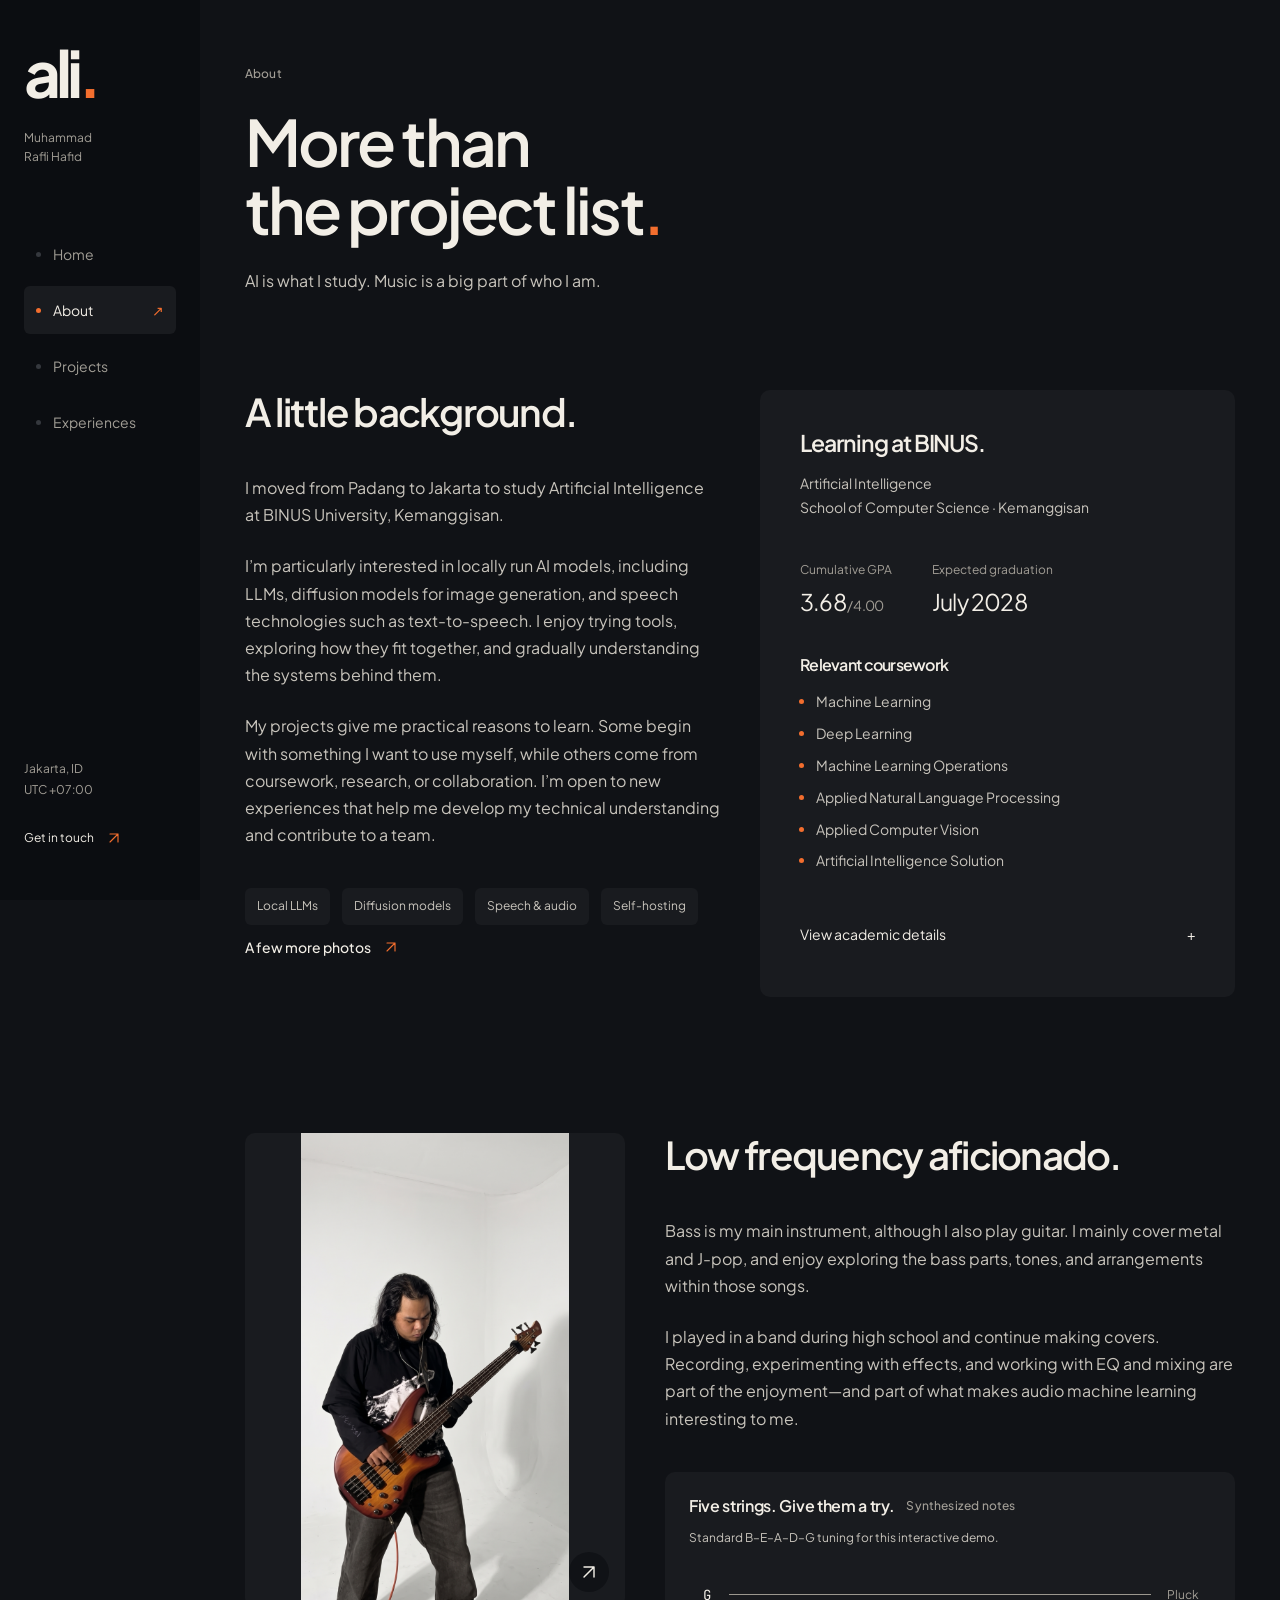
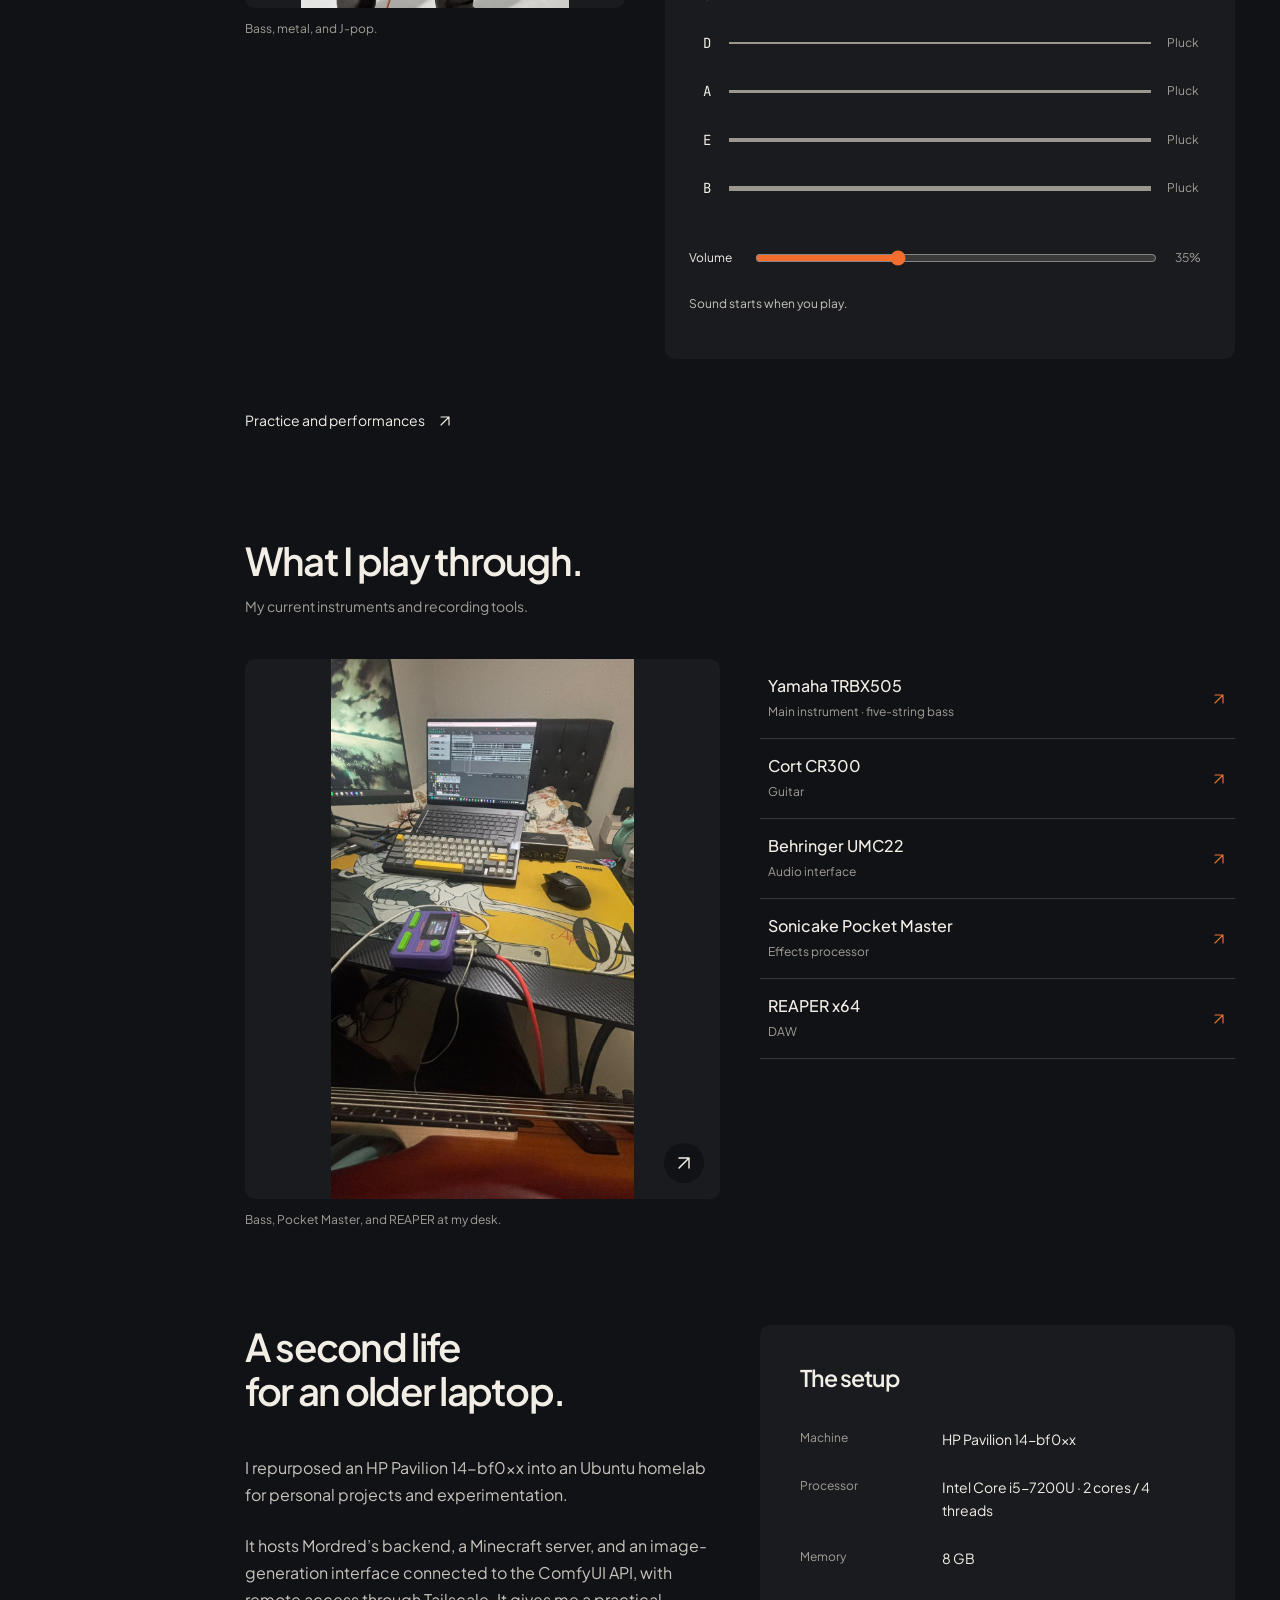
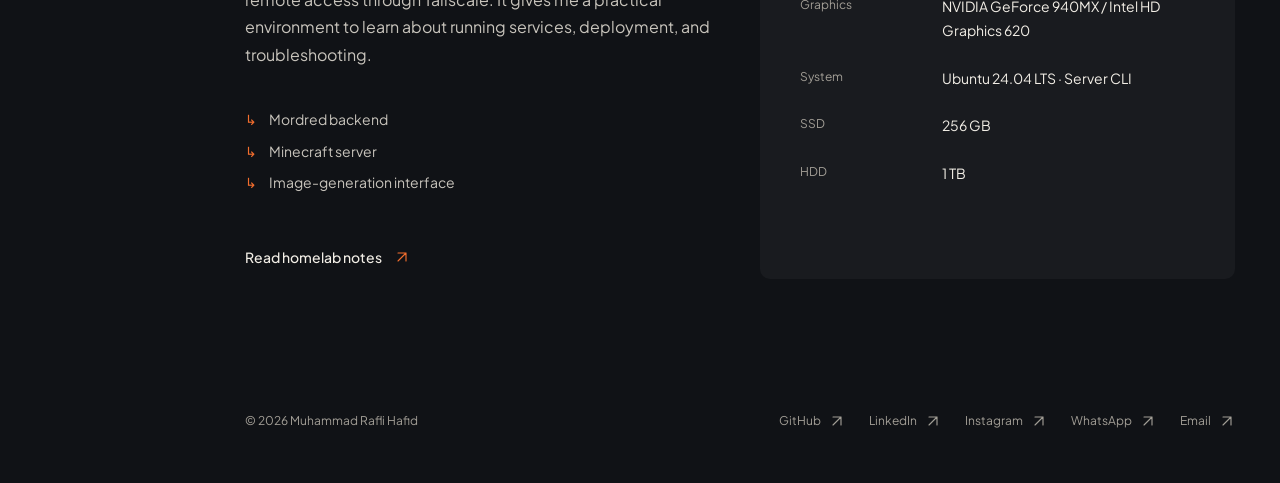
==== about.html @ 34b2d4c8 "Launch portfolio with project media and downloadable CVs" ====
<!doctype html>
<html lang="en" data-theme="dark">
<head><meta charset="utf-8"><meta name="viewport" content="width=device-width, initial-scale=1, viewport-fit=cover"><meta name="theme-color" content="#121316"><meta name="description" content="Muhammad Rafli Hafid — AI undergraduate at BINUS, personal projects, experiences, and music."><title>About — Ali / Muhammad Rafli Hafid</title><link rel="icon" href="assets/favicon.svg" type="image/svg+xml"><link rel="stylesheet" href="assets/fonts/fonts.css"><link rel="stylesheet" href="tokens.css"><link rel="stylesheet" href="assets/studio.css"><script src="assets/studio.js" type="module"></script></head>
<body data-page="about"><a class="skip-link" href="#main">Skip to content</a>
<header class="mobile-header"><a class="mobile-brand" href="index.html">ali<span class="accent-dot">.</span></a><button class="menu-button" id="menu-toggle" type="button" aria-expanded="false" aria-controls="mobile-nav">Menu <span aria-hidden="true">+</span></button><nav id="mobile-nav" aria-label="Mobile navigation" hidden><a href="index.html" class="nav-link" ><span class="nav-mark" aria-hidden="true"></span>Home<span class="nav-arrow" aria-hidden="true">↗</span></a><a href="about.html" class="nav-link" aria-current=page><span class="nav-mark" aria-hidden="true"></span>About<span class="nav-arrow" aria-hidden="true">↗</span></a><a href="projects.html" class="nav-link" ><span class="nav-mark" aria-hidden="true"></span>Projects<span class="nav-arrow" aria-hidden="true">↗</span></a><a href="experiences.html" class="nav-link" ><span class="nav-mark" aria-hidden="true"></span>Experiences<span class="nav-arrow" aria-hidden="true">↗</span></a></nav></header>
<aside class="site-rail"><a class="wordmark" href="index.html" aria-label="Ali, home">ali<span class="accent-dot">.</span></a><p class="rail-name">Muhammad<br>Rafli Hafid</p><nav aria-label="Main navigation"><a href="index.html" class="nav-link" ><span class="nav-mark" aria-hidden="true"></span>Home<span class="nav-arrow" aria-hidden="true">↗</span></a><a href="about.html" class="nav-link" aria-current=page><span class="nav-mark" aria-hidden="true"></span>About<span class="nav-arrow" aria-hidden="true">↗</span></a><a href="projects.html" class="nav-link" ><span class="nav-mark" aria-hidden="true"></span>Projects<span class="nav-arrow" aria-hidden="true">↗</span></a><a href="experiences.html" class="nav-link" ><span class="nav-mark" aria-hidden="true"></span>Experiences<span class="nav-arrow" aria-hidden="true">↗</span></a></nav><div class="rail-bottom"><p class="rail-location">Jakarta, ID<br><span>UTC +07:00</span></p><a class="rail-email" href="mailto:rafliali337@gmail.com">Get in touch <span aria-hidden="true" class="inline-icon"><svg class="ui-icon" viewBox="0 0 24 24" aria-hidden="true"><path d="M6 18 18 6M6 6h12v12"/></svg></span></a></div></aside>
<div class="site-content"><main id="main">
<section class="page-intro shell"><p class="eyebrow">About</p><h1>More than<br>the project list<span class="accent-dot">.</span></h1><p class="page-lead">AI is what I study. Music is a big part of who I am.</p></section>
<section class="about-intro shell split"><div class="prose"><h2>A little background.</h2><p>I moved from Padang to Jakarta to study Artificial Intelligence at BINUS University, Kemanggisan.</p><p>I’m particularly interested in locally run AI models, including LLMs, diffusion models for image generation, and speech technologies such as text-to-speech. I enjoy trying tools, exploring how they fit together, and gradually understanding the systems behind them.</p><p>My projects give me practical reasons to learn. Some begin with something I want to use myself, while others come from coursework, research, or collaboration. I’m open to new experiences that help me develop my technical understanding and contribute to a team.</p><div class="interest-list"><span>Local LLMs</span><span>Diffusion models</span><span>Speech & audio</span><span>Self-hosting</span></div><button type="button" class="text-link" data-gallery="portraits">A few more photos <span aria-hidden="true" class="inline-icon"><svg class="ui-icon" viewBox="0 0 24 24" aria-hidden="true"><path d="M6 18 18 6M6 6h12v12"/></svg></span></button></div><div class="education"><h2>Learning at BINUS.</h2><p>Artificial Intelligence<br>School of Computer Science · Kemanggisan</p><dl class="education-facts"><div><dt>Cumulative GPA</dt><dd>3.68<span> / 4.00</span></dd></div><div><dt>Expected graduation</dt><dd>July 2028</dd></div></dl><h3>Relevant coursework</h3><ul class="course-list"><li>Machine Learning</li><li>Deep Learning</li><li>Machine Learning Operations</li><li>Applied Natural Language Processing</li><li>Applied Computer Vision</li><li>Artificial Intelligence Solution</li></ul><details class="academic-details"><summary>View academic details <span aria-hidden="true">+</span></summary><div><p>Grade: <strong>A in each selected course.</strong> Lecture and lab grades are A where both were shown.</p><p><strong>Languages</strong><br>Indonesian · Native<br>English · IELTS Simulation, overall 6.5<br><span class="muted">TIME Language Centre, Padang · August 2026</span></p></div></details></div></section>
<section class="section shell music-section" id="music"><div class="split music-intro"><figure class="media portrait"><button class="image-open" type="button" data-image="bass-performance" data-index="0" aria-label="Enlarge Low frequency aficionado"><img src="assets/photos/GeminiGeneratedImage-playingbass-frontview-backgroundstudiowhite.jpg" alt="Bass, metal, and J-pop." width="1536" height="2728" loading="lazy"><span class="image-zoom" aria-hidden="true"><svg class="ui-icon" viewBox="0 0 24 24" aria-hidden="true"><path d="M6 18 18 6M6 6h12v12"/></svg></span></button><figcaption>Bass, metal, and J-pop.</figcaption></figure><div class="prose"><h2>Low frequency aficionado.</h2><p>Bass is my main instrument, although I also play guitar. I mainly cover metal and J-pop, and enjoy exploring the bass parts, tones, and arrangements within those songs.</p><p>I played in a band during high school and continue making covers. Recording, experimenting with effects, and working with EQ and mixing are part of the enjoyment—and part of what makes audio machine learning interesting to me.</p><div class="sound-desk"><div class="sound-header"><h3>Five strings. Give them a try.</h3><span class="meta">Synthesized notes</span></div><p class="small muted">Standard B–E–A–D–G tuning for this interactive demo.</p><div class="bass-strings" role="group" aria-label="Play synthesized bass notes"><button type="button" class="bass-string" data-note="G" data-hz="98" aria-label="Play synthesized G string"><span>G</span><i aria-hidden="true"></i><span class="note-hint" aria-hidden="true">Pluck</span></button><button type="button" class="bass-string" data-note="D" data-hz="73.416" aria-label="Play synthesized D string"><span>D</span><i aria-hidden="true"></i><span class="note-hint" aria-hidden="true">Pluck</span></button><button type="button" class="bass-string" data-note="A" data-hz="55" aria-label="Play synthesized A string"><span>A</span><i aria-hidden="true"></i><span class="note-hint" aria-hidden="true">Pluck</span></button><button type="button" class="bass-string" data-note="E" data-hz="41.203" aria-label="Play synthesized E string"><span>E</span><i aria-hidden="true"></i><span class="note-hint" aria-hidden="true">Pluck</span></button><button type="button" class="bass-string" data-note="B" data-hz="30.868" aria-label="Play synthesized B string"><span>B</span><i aria-hidden="true"></i><span class="note-hint" aria-hidden="true">Pluck</span></button></div><div class="volume-control"><label for="bass-volume">Volume</label><input id="bass-volume" type="range" min="0" max="100" value="35"><output for="bass-volume" id="volume-value">35%</output></div><p class="sound-feedback" role="status" aria-live="polite">Sound starts when you play.</p></div></div></div>
<details class="music-album"><summary>Practice and performances <span aria-hidden="true" class="inline-icon"><svg class="ui-icon" viewBox="0 0 24 24" aria-hidden="true"><path d="M6 18 18 6M6 6h12v12"/></svg></span></summary><div class="media-gallery "><figure class="gallery-item"><button class="image-open" type="button" data-image="music-gallery" data-index="0" aria-label="Enlarge Another moment from practice."><img src="assets/photos/playingbass-sideview2.jpeg" alt="Another moment from practice." width="900" height="1600" loading="lazy"><span class="image-zoom" aria-hidden="true"><svg class="ui-icon" viewBox="0 0 24 24" aria-hidden="true"><path d="M6 18 18 6M6 6h12v12"/></svg></span></button><figcaption>Another moment from practice.</figcaption></figure><figure class="gallery-item"><button class="image-open" type="button" data-image="music-gallery" data-index="1" aria-label="Enlarge Playing guitar with a friend in the studio."><img src="assets/photos/alirafli-portrait-2personplayingdrumandguitar-aliplayingguitar-inastudio.jpeg" alt="Playing guitar with a friend in the studio." width="1278" height="1280" loading="lazy"><span class="image-zoom" aria-hidden="true"><svg class="ui-icon" viewBox="0 0 24 24" aria-hidden="true"><path d="M6 18 18 6M6 6h12v12"/></svg></span></button><figcaption>Playing guitar with a friend in the studio.</figcaption></figure><figure class="gallery-item"><video controls preload="metadata" playsinline poster="assets/photos/alirafli-video-playingbass-onstage-promnight-poster.jpg" aria-label="Playing bass on stage at prom night."><source src="assets/photos/alirafli-video-playingbass-onstage-promnight.mp4" type="video/mp4">Your browser does not support this video.</video><figcaption>Playing bass on stage at prom night.</figcaption></figure><figure class="gallery-item"><button class="image-open" type="button" data-image="music-gallery" data-index="3" aria-label="Enlarge Practising on bass."><img src="assets/photos/playingbass-sideview.jpeg" alt="Practising on bass." width="900" height="1600" loading="lazy"><span class="image-zoom" aria-hidden="true"><svg class="ui-icon" viewBox="0 0 24 24" aria-hidden="true"><path d="M6 18 18 6M6 6h12v12"/></svg></span></button><figcaption>Practising on bass.</figcaption></figure></div></details><div class="section-head gear-head"><div><h2>What I play through.</h2><p>My current instruments and recording tools.</p></div></div><div class="gear-layout"><figure class="media setup-photo"><button class="image-open" type="button" data-image="music-setup" data-index="0" aria-label="Enlarge My recording setup"><img src="assets/photos/pov-widephoto-playingbass-withpocketmaster-andDAWopen-onlaptop.jpeg" alt="Bass, Pocket Master, and REAPER at my desk." width="900" height="1600" loading="lazy"><span class="image-zoom" aria-hidden="true"><svg class="ui-icon" viewBox="0 0 24 24" aria-hidden="true"><path d="M6 18 18 6M6 6h12v12"/></svg></span></button><figcaption>Bass, Pocket Master, and REAPER at my desk.</figcaption></figure><div class="gear-list"><button class="gear-row" type="button" data-gear="yamaha-trbx505"><span><strong>Yamaha TRBX505</strong><small>Main instrument · five-string bass</small></span><span aria-hidden="true" class="inline-icon"><svg class="ui-icon" viewBox="0 0 24 24" aria-hidden="true"><path d="M6 18 18 6M6 6h12v12"/></svg></span></button><button class="gear-row" type="button" data-gear="cort-cr300"><span><strong>Cort CR300</strong><small>Guitar</small></span><span aria-hidden="true" class="inline-icon"><svg class="ui-icon" viewBox="0 0 24 24" aria-hidden="true"><path d="M6 18 18 6M6 6h12v12"/></svg></span></button><button class="gear-row" type="button" data-gear="behringer-umc22"><span><strong>Behringer UMC22</strong><small>Audio interface</small></span><span aria-hidden="true" class="inline-icon"><svg class="ui-icon" viewBox="0 0 24 24" aria-hidden="true"><path d="M6 18 18 6M6 6h12v12"/></svg></span></button><button class="gear-row" type="button" data-gear="sonicake-pocketmaster"><span><strong>Sonicake Pocket Master</strong><small>Effects processor</small></span><span aria-hidden="true" class="inline-icon"><svg class="ui-icon" viewBox="0 0 24 24" aria-hidden="true"><path d="M6 18 18 6M6 6h12v12"/></svg></span></button><button class="gear-row" type="button" data-gear="reaper-daw"><span><strong>REAPER x64</strong><small>DAW</small></span><span aria-hidden="true" class="inline-icon"><svg class="ui-icon" viewBox="0 0 24 24" aria-hidden="true"><path d="M6 18 18 6M6 6h12v12"/></svg></span></button></div></div></section>
<section class="section shell homelab-section" id="homelab"><div class="split"><div class="prose"><h2>A second life<br>for an older laptop.</h2><p>I repurposed an HP Pavilion 14-bf0xx into an Ubuntu homelab for personal projects and experimentation.</p><p>It hosts Mordred’s backend, a Minecraft server, and an image-generation interface connected to the ComfyUI API, with remote access through Tailscale. It gives me a practical environment to learn about running services, deployment, and troubleshooting.</p><ul class="service-list"><li>Mordred backend</li><li>Minecraft server</li><li>Image-generation interface</li></ul><a class="text-link" href="projects.html?project=homelab" data-project="homelab">Read homelab notes <span aria-hidden="true" class="inline-icon"><svg class="ui-icon" viewBox="0 0 24 24" aria-hidden="true"><path d="M6 18 18 6M6 6h12v12"/></svg></span></a></div><div class="spec-sheet"><h3>The setup</h3><dl><div><dt>Machine</dt><dd>HP Pavilion 14-bf0xx</dd></div><div><dt>Processor</dt><dd>Intel Core i5-7200U · 2 cores / 4 threads</dd></div><div><dt>Memory</dt><dd>8 GB</dd></div><div><dt>Graphics</dt><dd>NVIDIA GeForce 940MX / Intel HD Graphics 620</dd></div><div><dt>System</dt><dd>Ubuntu 24.04 LTS · Server CLI</dd></div><div><dt>SSD</dt><dd>256 GB</dd></div><div><dt>HDD</dt><dd>1 TB</dd></div></dl></div></div></section>
</main><footer class="site-footer shell"><p>© 2026 Muhammad Rafli Hafid</p><div><a href="https://github.com/AliRafli69" target="_blank" rel="noopener noreferrer">GitHub <span aria-hidden="true" class="inline-icon"><svg class="ui-icon" viewBox="0 0 24 24" aria-hidden="true"><path d="M6 18 18 6M6 6h12v12"/></svg></span></a><a href="https://www.linkedin.com/in/muhammad-rafli-hafid-61b363326/" target="_blank" rel="noopener noreferrer">LinkedIn <span aria-hidden="true" class="inline-icon"><svg class="ui-icon" viewBox="0 0 24 24" aria-hidden="true"><path d="M6 18 18 6M6 6h12v12"/></svg></span></a><a href="https://www.instagram.com/ali.rofl_/" target="_blank" rel="noopener noreferrer">Instagram <span aria-hidden="true" class="inline-icon"><svg class="ui-icon" viewBox="0 0 24 24" aria-hidden="true"><path d="M6 18 18 6M6 6h12v12"/></svg></span></a><a href="https://wa.me/6282384518081" target="_blank" rel="noopener noreferrer">WhatsApp <span aria-hidden="true" class="inline-icon"><svg class="ui-icon" viewBox="0 0 24 24" aria-hidden="true"><path d="M6 18 18 6M6 6h12v12"/></svg></span></a><a href="mailto:rafliali337@gmail.com">Email <span aria-hidden="true" class="inline-icon"><svg class="ui-icon" viewBox="0 0 24 24" aria-hidden="true"><path d="M6 18 18 6M6 6h12v12"/></svg></span></a></div></footer></div>
<dialog id="detail-dialog" aria-labelledby="detail-title"><div class="dialog-top"><span class="meta" id="dialog-label">Project notes</span><button class="close-button" type="button" id="detail-close" aria-label="Close details"><svg class="ui-icon" viewBox="0 0 24 24" aria-hidden="true"><path d="m6 6 12 12M18 6 6 18"/></svg></button></div><div id="detail-content"></div></dialog><div class="sr-only" id="global-status" role="status" aria-live="polite"></div>
</body></html>
---- assets/fonts/fonts.css ----
@font-face {
  font-family: 'JetBrains Mono';
  font-style: normal;
  font-weight: 400;
  font-display: swap;
  src: url(jetbrains-mono-1.woff2) format('woff2');
  unicode-range: U+0000-00FF, U+0131, U+0152-0153, U+02BB-02BC, U+02C6, U+02DA, U+02DC, U+0304, U+0308, U+0329, U+2000-206F, U+20AC, U+2122, U+2191, U+2193, U+2212, U+2215, U+FEFF, U+FFFD;
}
@font-face {
  font-family: 'JetBrains Mono';
  font-style: normal;
  font-weight: 500;
  font-display: swap;
  src: url(jetbrains-mono-1.woff2) format('woff2');
  unicode-range: U+0000-00FF, U+0131, U+0152-0153, U+02BB-02BC, U+02C6, U+02DA, U+02DC, U+0304, U+0308, U+0329, U+2000-206F, U+20AC, U+2122, U+2191, U+2193, U+2212, U+2215, U+FEFF, U+FFFD;
}
@font-face {
  font-family: 'Plus Jakarta Sans';
  font-style: normal;
  font-weight: 400;
  font-display: swap;
  src: url(plus-jakarta-2.woff2) format('woff2');
  unicode-range: U+0000-00FF, U+0131, U+0152-0153, U+02BB-02BC, U+02C6, U+02DA, U+02DC, U+0304, U+0308, U+0329, U+2000-206F, U+20AC, U+2122, U+2191, U+2193, U+2212, U+2215, U+FEFF, U+FFFD;
}
@font-face {
  font-family: 'Plus Jakarta Sans';
  font-style: normal;
  font-weight: 500;
  font-display: swap;
  src: url(plus-jakarta-2.woff2) format('woff2');
  unicode-range: U+0000-00FF, U+0131, U+0152-0153, U+02BB-02BC, U+02C6, U+02DA, U+02DC, U+0304, U+0308, U+0329, U+2000-206F, U+20AC, U+2122, U+2191, U+2193, U+2212, U+2215, U+FEFF, U+FFFD;
}
@font-face {
  font-family: 'Plus Jakarta Sans';
  font-style: normal;
  font-weight: 600;
  font-display: swap;
  src: url(plus-jakarta-2.woff2) format('woff2');
  unicode-range: U+0000-00FF, U+0131, U+0152-0153, U+02BB-02BC, U+02C6, U+02DA, U+02DC, U+0304, U+0308, U+0329, U+2000-206F, U+20AC, U+2122, U+2191, U+2193, U+2212, U+2215, U+FEFF, U+FFFD;
}
@font-face {
  font-family: 'Plus Jakarta Sans';
  font-style: normal;
  font-weight: 700;
  font-display: swap;
  src: url(plus-jakarta-2.woff2) format('woff2');
  unicode-range: U+0000-00FF, U+0131, U+0152-0153, U+02BB-02BC, U+02C6, U+02DA, U+02DC, U+0304, U+0308, U+0329, U+2000-206F, U+20AC, U+2122, U+2191, U+2193, U+2212, U+2215, U+FEFF, U+FFFD;
}
---- tokens.css ----
/* Hallmark · macrostructure: Split Studio · tone: personal recording studio
 * genre: atmospheric · theme: custom · anchor hue: orange 43deg
 * axes: dark / rounded-sans / warm · nav: N3 side rail · footer: Ft2 inline
 * Hallmark · pre-emit critique: P4 H4 E4 S5 R4 V5
 */
:root {
 color-scheme: dark;
 --color-paper: oklch(18% .009 265);
 --color-rail: oklch(16% .009 265);
 --color-panel: oklch(22% .009 265);
 --color-raised: oklch(27% .011 265);
 --color-ink: oklch(95% .012 85);
 --color-ink-2: oklch(82% .012 85);
 --color-muted: oklch(70% .012 85);
 --color-rule: oklch(34% .012 265);
 --color-rule-strong: oklch(48% .012 265);
 --color-accent: oklch(69% .18 43);
 --color-accent-hover: oklch(75% .15 43);
 --color-accent-ink: oklch(17% .012 43);
 --color-focus: oklch(79% .15 60);
 --color-strings: oklch(68% .014 85);
 --color-error: oklch(78% .12 30);
 --color-transparent: oklch(18% .009 265 / 0);
 --color-shadow: oklch(10% .009 265 / .4);
 --color-backdrop: oklch(10% .009 265 / .85);
 --font-display: 'Plus Jakarta Sans', sans-serif;
 --font-body: 'Plus Jakarta Sans', sans-serif;
 --font-label: 'JetBrains Mono', monospace;
 --space-2xs: .25rem;
 --space-xs: .5rem;
 --space-sm: .75rem;
 --space-md: 1rem;
 --space-lg: 1.5rem;
 --space-xl: 2.5rem;
 --space-2xl: 4rem;
 --space-3xl: 6rem;
 --space-4xl: 8rem;
 --text-label: .75rem;
 --text-small: .875rem;
 --text-body: 1rem;
 --text-lead: 1.5rem;
 --text-subheading: clamp(1.25rem,1.8vw,1.5rem);
 --text-heading: clamp(1.75rem,3vw,2.75rem);
 --text-display: clamp(2.5rem,5vw,4.75rem);
 --text-home: clamp(3.75rem,10vw,5.5rem);
 --page-max: 1320px;
 --page-gutter: clamp(1.25rem,3.5vw,3.5rem);
 --rail-width: 200px;
 --mobile-nav-height: 76px;
 --radius-small: 6px;
 --radius-media: 10px;
 --radius-round: 999px;
 --duration: 180ms;
 --ease: cubic-bezier(.2,.65,.3,1);
 --z-nav: 100;
 --z-dropdown: 120;
 --z-dialog-bar: 10;
 --z-skip: 500;
}
---- assets/studio.css ----
/* Hallmark · macrostructure: Split Studio · genre: atmospheric · theme: custom
 * tone: personal recording studio · anchor hue: orange 43deg
 * paper: oklch(18% .009 265) · accent: oklch(69% .18 43)
 * display/body: Plus Jakarta Sans · labels: JetBrains Mono
 * nav: N3 side rail, readable horizontal labels · footer: Ft2 inline
 * H2 knobs: ratio=6/6, proof=portrait, divider=negative-space
 * motion: interaction fade · physical string pluck
 * audience: creative peers and recruiters · use: explore work and personality
 * Hallmark · pre-emit critique: P4 H4 E4 S5 R4 V5
 * Review: contrast pass (40–41) · mobile pass (34,49–57)
 */
* { box-sizing: border-box; }
html, body { overflow-x: clip; }
html { scroll-behavior: smooth; scroll-padding-top: calc(var(--mobile-nav-height) + var(--space-md)); }
body { margin: 0; background: var(--color-paper); color: var(--color-ink); font: 400 var(--text-body)/1.7 var(--font-body); }
button, input, summary { font: inherit; color: inherit; }
button, summary { cursor: pointer; }
button, a, summary, input { -webkit-tap-highlight-color: var(--color-transparent); }
a { color: inherit; text-underline-offset: 2px; }
button, summary, .button, .text-link, .nav-link { touch-action: manipulation; }
a:active, button:active, summary:active { opacity: .76; }
button:disabled, [aria-disabled=true] { opacity: .55; cursor: not-allowed; }
:focus-visible { outline: 2px solid var(--color-focus); outline-offset: 4px; }
[hidden] { display: none !important; }
p, h1, h2, h3, figure, dl, dd { margin: 0; }
h1, h2, h3 { font-family: var(--font-display); font-weight: 600; font-style: normal; letter-spacing: -.045em; line-height: 1.15; min-width: 0; overflow-wrap: anywhere; }
h1 { font-size: var(--text-display); }
h2 { font-size: var(--text-heading); }
h3 { font-size: var(--text-subheading); }
img { display: block; width: 100%; height: auto; }
svg { display: block; }
::selection { background: var(--color-accent); color: var(--color-accent-ink); }
.shell { width: 100%; max-width: var(--page-max); margin-inline: auto; padding-inline: var(--page-gutter); }
.section { padding-block: var(--space-3xl); }
.muted { color: var(--color-muted); }
.small { font-size: var(--text-small); }
.meta, .eyebrow { font-size: var(--text-label); font-weight: 500; color: var(--color-muted); letter-spacing: .015em; }
.eyebrow { margin-block-end: var(--space-lg); }
.accent-dot { color: var(--color-accent); }
.prose { max-width: 65ch; }
.prose p { color: var(--color-ink-2); }
.prose p+p { margin-block-start: var(--space-lg); }
.prose h2 { margin-block-end: var(--space-xl); }
.skip-link { position: fixed; top: -100px; left: var(--space-md); z-index: var(--z-skip); background: var(--color-ink); color: var(--color-paper); padding: var(--space-sm) var(--space-md); }
.skip-link:focus { top: var(--space-md); }
.sr-only { position: absolute; width: 1px; height: 1px; overflow: clip; clip-path: inset(50%); margin: -1px; padding: 0; white-space: nowrap; border: 0; }
.site-rail { display: none; }
.site-content { min-width: 0; }
.mobile-header { position: sticky; top: 0; z-index: var(--z-nav); min-height: var(--mobile-nav-height); padding: var(--space-md) var(--page-gutter); display: flex; align-items: center; justify-content: space-between; gap: var(--space-lg); flex-wrap: wrap; background: var(--color-paper); }
.mobile-brand, .wordmark { text-decoration: none; font-weight: 700; letter-spacing: -.08em; line-height: 1; }
.mobile-brand { font-size: 32px; }
.menu-button { min-height: 44px; display: inline-flex; align-items: center; gap: var(--space-lg); background: var(--color-panel); border: 1px solid var(--color-rule); border-radius: var(--radius-small); padding: var(--space-sm) var(--space-md); font-size: var(--text-small); line-height: 1; }
.menu-button:hover { background: var(--color-raised); }
#mobile-nav { width: 100%; padding-block: var(--space-md); display: grid; gap: var(--space-xs); }
.nav-link { min-height: 48px; display: flex; align-items: center; gap: var(--space-sm); text-decoration: none; font-size: var(--text-small); line-height: 1; white-space: nowrap; color: var(--color-muted); padding: var(--space-md) var(--space-sm); border-radius: var(--radius-small); }
.nav-link:hover { color: var(--color-ink); }
.nav-link[aria-current=page] { color: var(--color-ink); background: var(--color-panel); }
.nav-mark { width: 5px; height: 5px; background: var(--color-rule); border-radius: var(--radius-round); flex-shrink: 0; }
.nav-link[aria-current=page] .nav-mark { background: var(--color-accent); }
.nav-arrow { margin-inline-start: auto; opacity: 0; }
.nav-link[aria-current=page] .nav-arrow { opacity: 1; color: var(--color-accent); }
.button { display: inline-flex; align-items: center; justify-content: center; gap: var(--space-md); min-height: 48px; border-radius: var(--radius-small); border: 1px solid var(--color-rule); background: var(--color-panel); color: var(--color-ink); padding: var(--space-md) var(--space-lg); text-decoration: none; font-size: var(--text-small); font-weight: 500; line-height: 1; white-space: nowrap; transition: background-color var(--duration) var(--ease); }
.button:hover { background: var(--color-raised); }
.button-primary { color: var(--color-accent-ink); background: var(--color-accent); border-color: var(--color-accent); }
.button-primary:hover { background: var(--color-accent-hover); border-color: var(--color-accent-hover); }
.text-link { display: inline-flex; align-items: center; gap: var(--space-sm); min-height: 44px; font-size: var(--text-small); font-weight: 500; line-height: 1; white-space: nowrap; border: 0; padding: var(--space-xs) 0; background: none; text-decoration: none; color: var(--color-ink); }
.text-link:hover { color: var(--color-accent); }
.text-link>span:last-child { color: var(--color-accent); }
.actions { display: flex; align-items: center; gap: var(--space-sm); flex-wrap: wrap; }
.cv-download { position: relative; }
.cv-download summary { list-style: none; }
.cv-download summary::-webkit-details-marker { display: none; }
.cv-options { position: absolute; inset-inline-start: 0; top: calc(100% + var(--space-xs)); z-index: var(--z-dropdown); padding: var(--space-xs); border: 1px solid var(--color-rule); background: var(--color-panel); border-radius: var(--radius-small); width: 194px; box-shadow: 0 12px 24px var(--color-shadow); }
.cv-options a { display: flex; align-items: center; min-height: 44px; padding: var(--space-xs) var(--space-sm); text-decoration: none; font-size: var(--text-small); white-space: nowrap; }
.cv-options a:hover { background: var(--color-raised); }
.home-hero { display: grid; gap: var(--space-xl); padding-block: var(--space-xl) var(--space-3xl); }
.hero-copy h1 { font-size: var(--text-home); line-height: 1; margin-block-end: var(--space-lg); }
.hero-lead { font-size: var(--text-lead); color: var(--color-ink); line-height: 1.4; letter-spacing: -.025em; margin-block-end: var(--space-lg); }
.hero-copy>p:not(.hero-lead):not(.eyebrow):not(.availability) { color: var(--color-ink-2); max-width: 58ch; font-size: var(--text-small); }
.hero-copy>p+p:not(.hero-lead) { margin-block-start: var(--space-md); }
.hero-copy .actions { margin-block-start: var(--space-xl); }
.availability { display: flex; align-items: center; gap: var(--space-xs); flex-wrap: wrap; font-size: var(--text-label); color: var(--color-muted); margin-block-start: var(--space-lg); }
.status-dot { width: 5px; height: 5px; border-radius: var(--radius-round); background: var(--color-accent); flex-shrink: 0; }
.media { min-width: 0; }
.media img { aspect-ratio: 1200/760; object-fit: cover; background: var(--color-panel); border-radius: var(--radius-media); }
.media.portrait img { aspect-ratio: 4/5; }
.media figcaption { font-size: var(--text-label); color: var(--color-muted); padding-block-start: var(--space-sm); line-height: 1.5; }
.hero-portrait { min-width: 0; max-width: 500px; }
.hero-portrait img { max-height: 490px; object-fit: cover; }
.hero-portrait .media figcaption { display: none; }
.portrait-foot { display: flex; align-items: center; justify-content: space-between; gap: var(--space-sm); margin-block-start: var(--space-sm); flex-wrap: wrap; }
.portrait-foot>span { font-size: var(--text-label); color: var(--color-muted); }
.portrait-foot .text-link { font-size: var(--text-label); }
.section-head { display: flex; align-items: start; flex-direction: column; justify-content: space-between; gap: var(--space-lg); margin-block-end: var(--space-xl); }
.section-head p { color: var(--color-muted); margin-block-start: var(--space-sm); max-width: 55ch; font-size: var(--text-small); }
.home-work { display: grid; gap: var(--space-2xl); }
.home-work-pair { display: grid; grid-template-columns: minmax(0,1fr); gap: var(--space-xl); }
.project-feature { min-width: 0; }
.project-image, .row-image { display: block; position: relative; text-decoration: none; border-radius: var(--radius-media); }
.project-image figcaption, .row-image figcaption { display: none; }
.project-image .media img { aspect-ratio: 16/10; }
.project-image:hover .image-zoom, .image-open:hover .image-zoom { background: var(--color-accent); color: var(--color-accent-ink); }
.image-zoom { position: absolute; right: var(--space-md); bottom: var(--space-md); display: grid; place-items: center; width: 40px; height: 40px; border-radius: var(--radius-round); background: var(--color-paper); color: var(--color-ink); font-size: 20px; transition: background-color var(--duration) var(--ease); }
.project-caption { display: flex; align-items: start; justify-content: space-between; gap: var(--space-md); flex-wrap: wrap; padding-block-start: var(--space-lg); }
.project-caption h3 { margin-block-start: var(--space-xs); }
.project-caption h3 a, .row-copy h3 a { text-decoration: none; white-space: normal; }
.project-caption h3 a:hover, .row-copy h3 a:hover { color: var(--color-accent); }
.project-caption p { color: var(--color-ink-2); font-size: var(--text-small); margin-block-start: var(--space-xs); max-width: 55ch; }
.project-caption .meta { font-size: var(--text-label); }
.project-caption .meta span { margin-inline: var(--space-xs); color: var(--color-rule); }
.home-note { display: grid; gap: var(--space-xl); padding-block: var(--space-2xl); background: var(--color-panel); }
.home-note p { color: var(--color-ink-2); margin-block: var(--space-lg) var(--space-sm); max-width: 50ch; font-size: var(--text-small); }
.string-preview { align-self: center; display: grid; grid-template-columns: 20px minmax(0,1fr); gap: var(--space-lg) var(--space-md); padding: var(--space-lg); }
.string-preview span { font: 400 var(--text-label)/1 var(--font-label); color: var(--color-muted); }
.string-preview i { height: 1px; background: var(--color-rule-strong); align-self: center; }
.string-preview i:nth-of-type(2) { height: 2px; }.string-preview i:nth-of-type(3) { height: 3px; }.string-preview i:nth-of-type(4) { height: 4px; }.string-preview i:nth-of-type(5) { height: 5px; }
.contact { display: grid; gap: var(--space-xl); padding-block: var(--space-3xl); }
.contact>div>p:first-child { color: var(--color-ink-2); max-width: 55ch; }
.contact-email { display: flex; align-items: center; gap: var(--space-xs); width: fit-content; min-height: 44px; text-decoration: none; font-size: var(--text-small); margin-block-start: var(--space-md); overflow-wrap: anywhere; }
.contact-email>span { color: var(--color-accent); }
.copy-email { color: var(--color-muted); }
.feedback { min-height: 1.7em; font-size: var(--text-label); color: var(--color-muted); }
.site-footer { padding-block: var(--space-lg) var(--space-xl); display: flex; align-items: center; justify-content: space-between; gap: var(--space-md); flex-wrap: wrap; font-size: var(--text-label); color: var(--color-muted); }
.site-footer>div { display: flex; align-items: center; gap: var(--space-lg); flex-wrap: wrap; }
.site-footer a { min-height: 44px; display: inline-flex; align-items: center; gap: var(--space-xs); text-decoration: none; white-space: nowrap; line-height: 1; }
.site-footer a:hover { color: var(--color-ink); }
.page-intro { padding-block: var(--space-xl) var(--space-3xl); }
.page-intro h1 { line-height: 1.05; max-width: 21ch; }
.page-lead { color: var(--color-ink-2); margin-block-start: var(--space-lg); max-width: 60ch; font-size: var(--text-body); }
.split { display: grid; grid-template-columns: minmax(0,1fr); gap: var(--space-xl); }
.about-intro { padding-block-end: var(--space-xl); }
.interest-list { display: flex; align-items: center; flex-wrap: wrap; gap: var(--space-sm); margin-block-start: var(--space-xl); }
.interest-list span { background: var(--color-panel); padding: var(--space-xs) var(--space-sm); border-radius: var(--radius-small); font-size: var(--text-label); color: var(--color-ink-2); }
.education { background: var(--color-panel); border-radius: var(--radius-media); padding: var(--space-lg); }
.education>h2 { font-size: var(--text-subheading); margin-block-end: var(--space-md); }
.education>p { color: var(--color-ink-2); font-size: var(--text-small); }
.education-facts { display: flex; gap: var(--space-xl); flex-wrap: wrap; padding-block: var(--space-xl); }
.education-facts dt { font-size: var(--text-label); color: var(--color-muted); margin-block-end: var(--space-xs); }
.education-facts dd { font-size: var(--text-subheading); letter-spacing: -.035em; line-height: 1.2; }
.education-facts dd>span { font-size: var(--text-small); color: var(--color-muted); }
.education h3 { font-size: var(--text-body); margin-block-end: var(--space-md); }
.course-list { margin: 0; padding-inline-start: var(--space-md); display: grid; gap: var(--space-xs); color: var(--color-ink-2); font-size: var(--text-small); }
.course-list li::marker { color: var(--color-accent); }
.academic-details { margin-block-start: var(--space-xl); }
.academic-details summary { display: flex; align-items: center; justify-content: space-between; gap: var(--space-md); min-height: 44px; font-size: var(--text-small); list-style: none; }
.academic-details summary::-webkit-details-marker { display: none; }
.academic-details summary:hover { color: var(--color-accent); }
.academic-details>div { padding-block: var(--space-md); }
.academic-details p { font-size: var(--text-small); color: var(--color-ink-2); }
.academic-details p+p { margin-block-start: var(--space-lg); }
.music-intro>.media { max-width: 520px; }
.sound-desk { margin-block-start: var(--space-xl); background: var(--color-panel); padding: var(--space-lg); border-radius: var(--radius-media); }
.sound-header { display: flex; align-items: center; gap: var(--space-sm); flex-wrap: wrap; margin-block-end: var(--space-sm); }
.sound-header h3 { font-size: var(--text-body); letter-spacing: -.02em; }
.sound-desk p { font-size: var(--text-label); }
.bass-strings { display: grid; gap: var(--space-2xs); margin-block: var(--space-lg); }
.bass-string { display: flex; align-items: center; gap: var(--space-md); width: 100%; min-height: 44px; border: 0; border-radius: var(--radius-small); padding: var(--space-sm); color: var(--color-ink); background: var(--color-transparent); }
.bass-string:hover { background: var(--color-raised); }
.bass-string>span:first-child { font: 400 var(--text-small)/1 var(--font-label); width: 12px; }
.bass-string>i { height: 1px; flex: 1; background: var(--color-strings); }
.bass-string[data-note=D]>i { height: 2px; }.bass-string[data-note=A]>i { height: 3px; }.bass-string[data-note=E]>i { height: 4px; }.bass-string[data-note=B]>i { height: 5px; }
.bass-string.playing>i { background: var(--color-accent); animation: pluck 400ms ease-out; }
.note-hint { font-size: var(--text-label); color: var(--color-muted); }
.volume-control { display: flex; align-items: center; gap: var(--space-md); font-size: var(--text-label); }
.volume-control label { min-width: 48px; }
.volume-control input { width: 100%; min-width: 0; min-height: 44px; accent-color: var(--color-accent); cursor: pointer; }
.volume-control output { min-width: 36px; color: var(--color-muted); }
.sound-feedback { min-height: 3.4em; margin-block-start: var(--space-sm); color: var(--color-muted); }
.gear-head { margin-block-start: var(--space-3xl); }
.gear-layout { display: grid; grid-template-columns: minmax(0,1fr); gap: var(--space-xl); }
.gear-list { display: grid; align-content: start; }
.gear-row { min-height: 80px; display: flex; align-items: center; justify-content: space-between; gap: var(--space-md); text-align: start; border: 0; border-block-end: 1px solid var(--color-rule); background: none; padding: var(--space-md) var(--space-xs); }
.gear-row:hover { background: var(--color-panel); }
.gear-row strong { display: block; font-weight: 500; font-size: var(--text-body); line-height: 1.4; }
.gear-row small { display: block; font-size: var(--text-label); color: var(--color-muted); margin-block-start: var(--space-2xs); }
.gear-row>span:last-child { color: var(--color-accent); }
.image-open { display: block; width: 100%; background: none; border: 0; padding: 0; position: relative; border-radius: var(--radius-media); }
.service-list { padding: 0; margin-block: var(--space-xl); list-style: none; display: grid; gap: var(--space-xs); font-size: var(--text-small); color: var(--color-ink-2); }
.service-list li::before { content: '↳'; color: var(--color-accent); margin-inline-end: var(--space-sm); }
.spec-sheet { background: var(--color-panel); padding: var(--space-lg); border-radius: var(--radius-media); }
.spec-sheet h3 { font-size: var(--text-subheading); margin-block-end: var(--space-lg); }
.spec-sheet dl>div { display: grid; gap: var(--space-xs); padding-block: var(--space-sm); }
.spec-sheet dt { color: var(--color-muted); font-size: var(--text-label); }
.spec-sheet dd { font-size: var(--text-small); }
.spec-sheet>p { margin-block-start: var(--space-lg); font-size: var(--text-label); }
.homelab-section { padding-block-start: 0; }
.project-browser { padding-block-end: var(--space-3xl); }
.project-toolbar, .experience-toolbar { display: flex; align-items: center; justify-content: space-between; gap: var(--space-lg); flex-wrap: wrap; }
.filter-group { display: flex; align-items: center; gap: var(--space-xs); flex-wrap: wrap; }
.filter { min-height: 44px; display: inline-flex; align-items: center; gap: var(--space-xs); border: 1px solid var(--color-rule); background: var(--color-transparent); padding: var(--space-sm) var(--space-md); font-size: var(--text-label); line-height: 1; color: var(--color-muted); border-radius: var(--radius-small); white-space: nowrap; }
.filter:hover { background: var(--color-panel); color: var(--color-ink); }
.filter[aria-pressed=true] { background: var(--color-ink); color: var(--color-paper); border-color: var(--color-ink); }
.search-field { position: relative; width: 100%; max-width: 250px; }
.search-field input { width: 100%; height: 44px; border: 1px solid var(--color-rule); border-radius: var(--radius-small); background: var(--color-panel); padding: var(--space-sm) var(--space-xl) var(--space-sm) var(--space-md); font-size: var(--text-small); }
.search-field input::placeholder { color: var(--color-muted); }
.search-field input:hover { background: var(--color-raised); }
.search-field>span { position: absolute; right: var(--space-sm); top: 50%; transform: translateY(-50%); pointer-events: none; color: var(--color-muted); }
.results-count { margin-block: var(--space-lg) var(--space-xl); }
.group-heading { margin-block: var(--space-2xl) var(--space-xl); }
.group-heading h2 { font-size: var(--text-subheading); }
.group-heading p { font-size: var(--text-small); color: var(--color-muted); margin-block-start: var(--space-xs); max-width: 55ch; }
.project-group:first-of-type .group-heading { margin-block-start: 0; }
.project-row { display: grid; grid-template-columns: minmax(0,1fr); gap: var(--space-lg); margin-block-end: var(--space-xl); background: var(--color-panel); border-radius: var(--radius-media); overflow: clip; }
.row-image { min-width: 0; }
.row-image img { border-radius: 0; height: 100%; aspect-ratio: 16/10; }
.row-image .media { height: 100%; }
.row-copy { padding: 0 var(--space-lg) var(--space-lg); }
.row-meta { display: flex; align-items: center; justify-content: space-between; gap: var(--space-sm); flex-wrap: wrap; margin-block-end: var(--space-sm); }
.status { font-size: var(--text-label); color: var(--color-ink-2); }
.status-progress::before { content: '◌'; color: var(--color-accent); margin-inline-end: var(--space-xs); }
.row-copy h3 { font-size: var(--text-subheading); margin-block-end: var(--space-sm); }
.row-copy>p { font-size: var(--text-small); color: var(--color-ink-2); max-width: 60ch; }
.row-copy .project-role { margin-block-start: var(--space-md); color: var(--color-muted); font-size: var(--text-label); }
.row-bottom { display: flex; align-items: center; justify-content: space-between; gap: var(--space-sm); flex-wrap: wrap; margin-block-start: var(--space-lg); }
.row-bottom .small { font-size: var(--text-label); }
.exploration-note { padding: var(--space-xl); background: var(--color-panel); border-radius: var(--radius-media); margin-block-start: var(--space-2xl); }
.exploration-note h2 { font-size: var(--text-subheading); }
.exploration-note p { margin-block-start: var(--space-md); color: var(--color-ink-2); max-width: 65ch; font-size: var(--text-small); }
.empty-state { padding-block: var(--space-xl); color: var(--color-ink-2); max-width: 65ch; }
.experience-browser { padding-block-end: var(--space-3xl); }
.experience-timeline { position: relative; }
.experience-row { display: grid; grid-template-columns: minmax(0,1fr); gap: var(--space-sm); padding-block: var(--space-xl); border-block-start: 1px solid var(--color-rule); }
.experience-date { font-size: var(--text-label); color: var(--color-muted); }
.experience-detail { min-width: 0; }
.experience-detail summary { display: flex; align-items: center; justify-content: space-between; gap: var(--space-lg); list-style: none; min-height: 44px; }
.experience-detail summary::-webkit-details-marker { display: none; }
.experience-detail summary strong { font-size: var(--text-subheading); font-weight: 500; line-height: 1.25; letter-spacing: -.035em; display: block; overflow-wrap: anywhere; }
.experience-detail summary small { font-size: var(--text-label); color: var(--color-muted); display: block; margin-block-start: var(--space-xs); }
.experience-detail summary:hover strong { color: var(--color-accent); }
.disclosure-mark { display: grid; place-items: center; min-width: 40px; min-height: 40px; border-radius: var(--radius-round); background: var(--color-panel); font-size: var(--text-body); }
.experience-summary, .experience-expanded>p { max-width: 65ch; font-size: var(--text-small); color: var(--color-ink-2); margin-block-start: var(--space-md); }
.experience-summary { display: none; }
.experience-detail[open] .experience-summary { display: block; }
.experience-detail[open] .disclosure-mark { color: var(--color-accent); }
.experience-expanded { padding-block: var(--space-xs) var(--space-md); }
.experience-photo { margin-block-start: var(--space-lg); max-width: 720px; }
.experience-photo figcaption { font-size: var(--text-label); }
.experience-close { display: flex; align-items: center; justify-content: space-between; gap: var(--space-md); flex-wrap: wrap; margin-block-start: var(--space-xl); color: var(--color-muted); font-size: var(--text-small); }
dialog { width: min(940px,calc(100% - 32px)); max-height: 90dvh; padding: 0; border: 1px solid var(--color-rule); border-radius: var(--radius-media); background: var(--color-paper); color: var(--color-ink); overscroll-behavior: contain; }
dialog::backdrop { background: var(--color-backdrop); }
.dialog-top { position: sticky; top: 0; z-index: var(--z-dialog-bar); display: flex; align-items: center; justify-content: space-between; gap: var(--space-md); padding: var(--space-md) var(--space-lg); background: var(--color-paper); }
.close-button { display: grid; place-items: center; min-width: 44px; min-height: 44px; font-size: 24px; line-height: 1; background: var(--color-panel); border: 1px solid var(--color-rule); border-radius: var(--radius-round); }
.close-button:hover { background: var(--color-raised); }
.story { padding: var(--space-lg); }
.story-header .meta { display: block; margin-block-end: var(--space-md); }
.story-header h2 { font-size: clamp(1.75rem,4vw,3rem); margin-block-end: var(--space-lg); }
.story-header>p { color: var(--color-ink-2); max-width: 65ch; }
.story-role { margin-block-start: var(--space-md); font-size: var(--text-small); color: var(--color-muted); }
.story-figure { margin-block: var(--space-xl); }
.story-copy { max-width: 70ch; }
.story-copy h3 { margin-block: var(--space-xl) var(--space-sm); font-size: var(--text-subheading); }
.story-copy p { color: var(--color-ink-2); }
.story-tags { display: flex; align-items: center; flex-wrap: wrap; gap: var(--space-xs); margin-block: var(--space-xl); }
.story-tags span { background: var(--color-panel); color: var(--color-ink-2); font-size: var(--text-label); padding: var(--space-xs) var(--space-sm); border-radius: var(--radius-small); }
.story-links { display: flex; align-items: center; flex-wrap: wrap; gap: var(--space-lg); }
.story-note { margin-block-start: var(--space-lg); color: var(--color-muted); font-size: var(--text-small); }
.workflow { list-style: none; padding: 0; margin-block: var(--space-lg); display: grid; gap: var(--space-sm); }
.workflow li { background: var(--color-panel); padding: var(--space-sm) var(--space-md); border-radius: var(--radius-small); color: var(--color-ink-2); font-size: var(--text-small); }
.workflow li+li::before { content: '↳'; color: var(--color-accent); margin-inline-end: var(--space-sm); }
.lightbox { padding: var(--space-lg); }
.lightbox .media { margin-block: var(--space-lg); }
.lightbox h2 { font-size: var(--text-heading); }
.lightbox>p { max-width: 65ch; color: var(--color-ink-2); }
.copy-email[data-state=error] { color: var(--color-error); }
.copy-email[data-state=loading] { cursor: progress; }
.copy-email[data-state=success] { color: var(--color-ink); }
.ui-icon { display: block; width: 20px; height: 20px; fill: none; stroke: currentColor; stroke-width: 1.7; stroke-linecap: round; stroke-linejoin: round; flex: 0 0 auto; }
.inline-icon { display: inline-flex; align-items: center; justify-content: center; line-height: 0; }
.inline-icon .ui-icon { width: 16px; height: 16px; }
.close-button, .viewer-button { width: 44px; height: 44px; min-width: 44px; min-height: 44px; display: inline-flex; align-items: center; justify-content: center; padding: 0; line-height: 0; flex-shrink: 0; }
.image-zoom, .disclosure-mark { display: inline-flex; align-items: center; justify-content: center; width: 40px; height: 40px; padding: 0; line-height: 0; flex-shrink: 0; }
.close-button .ui-icon, .viewer-button .ui-icon { width: 18px; height: 18px; }
.disclosure-mark .ui-icon { width: 16px; height: 16px; }
.viewer-button { color: var(--color-ink); background: var(--color-panel); border: 1px solid var(--color-rule); border-radius: var(--radius-round); }
.viewer-button:hover { background: var(--color-raised); }
.viewer-controls { display: flex; align-items: center; justify-content: center; gap: var(--space-lg); margin-block-start: var(--space-lg); }
.media-gallery { display: grid; grid-template-columns: minmax(0,1fr); gap: var(--space-xl) var(--space-lg); margin-block: var(--space-xl); min-width: 0; }
.gallery-item { min-width: 0; }
.gallery-item img, .gallery-item video { display: block; width: 100%; height: 420px; object-fit: contain; background: var(--color-panel); border-radius: var(--radius-media); }
.gallery-item figcaption { color: var(--color-muted); font-size: var(--text-label); line-height: 1.5; padding-block-start: var(--space-sm); }
.gallery-item video { height: auto; max-height: 480px; }
.gallery-item .image-open .image-zoom { right: var(--space-sm); bottom: var(--space-sm); }
.single-image .media img { width: auto; max-width: 100%; height: auto; max-height: none; margin-inline: auto; object-fit: contain; aspect-ratio: auto; }
.single-image h2 { font-size: var(--text-subheading); }
.music-album { margin-block-start: var(--space-xl); }
.music-album>summary { display: flex; align-items: center; gap: var(--space-sm); width: fit-content; min-height: 44px; font-size: var(--text-small); list-style: none; }
.music-album>summary::-webkit-details-marker { display: none; }
.music-album>summary:hover { color: var(--color-accent); }
.contact-socials { display: flex; align-items: center; gap: var(--space-lg); flex-wrap: wrap; margin-block-start: var(--space-md); }
.preview-strip { display: grid; grid-template-columns: repeat(2,minmax(0,1fr)); align-items: center; gap: var(--space-sm); padding: var(--space-md); background: var(--color-panel); border-radius: var(--radius-media); aspect-ratio: 16/10; overflow: clip; }
.preview-strip img { object-fit: contain; height: 100%; max-height: 420px; width: 100%; min-width: 0; aspect-ratio: auto; }
.project-image .media img, .row-image .media img { object-fit: contain; }
.project-image .preview-strip img { aspect-ratio: auto; }
.row-image .preview-strip { width: 100%; min-width: 0; height: 100%; min-height: 260px; aspect-ratio: auto; }
.row-image .preview-strip img { min-height: 0; }
.project-row.no-media { grid-template-columns: minmax(0,1fr); }
.project-row.no-media .row-copy { padding: var(--space-lg); }
.music-intro>.portrait img { object-fit: contain; background: var(--color-panel); }
.setup-photo img { object-fit: contain; background: var(--color-panel); max-height: 540px; aspect-ratio: 4/5; }
@media(min-width:40rem) {
 .media-gallery { grid-template-columns: repeat(2,minmax(0,1fr)); }
 .media-gallery:has(>.gallery-item:only-child) { grid-template-columns: minmax(0,1fr); }
 .gallery-item img { height: 480px; }
}
@keyframes pluck { 20% { transform: translateY(-3px); } 40% { transform: translateY(2px); } 65% { transform: translateY(-1px); } 100% { transform: none; } }
@media(min-width:40rem) {
 .home-work-pair { grid-template-columns: minmax(0,1fr) minmax(0,1fr); gap: var(--space-lg); }
 .section-head { flex-direction: row; align-items: end; }
 .home-note { grid-template-columns: minmax(0,1fr) minmax(0,1fr); gap: var(--space-xl); }
 .contact { grid-template-columns: minmax(0,1fr) minmax(0,1fr); }
 .spec-sheet dl>div { grid-template-columns: minmax(0,.75fr) minmax(0,1.5fr); gap: var(--space-md); }
 .project-row { grid-template-columns: minmax(0,.8fr) minmax(0,1.2fr); gap: 0; }
 .row-copy { padding: var(--space-lg); }
 .row-image img { min-height: 100%; object-fit: cover; }
 .experience-row { grid-template-columns: minmax(0,.35fr) minmax(0,1fr); gap: var(--space-xl); }
 .experience-date { padding-block-start: var(--space-xs); }
 .education, .spec-sheet { padding: var(--space-xl); }
 .story, .lightbox { padding: var(--space-xl); }
 .workflow { grid-template-columns: repeat(4,minmax(0,1fr)); }
 .workflow li { font-size: var(--text-label); }
}
@media(min-width:64rem) {
 html { scroll-padding-top: var(--space-xl); }
 .mobile-header { display: none; }
 .site-rail { display: flex; flex-direction: column; position: fixed; inset: 0 auto 0 0; width: var(--rail-width); padding: var(--space-xl) var(--space-lg); background: var(--color-rail); z-index: var(--z-nav); overflow-y: auto; }
 .wordmark { font-size: 64px; margin-block-end: var(--space-lg); width: fit-content; }
 .rail-name { font-size: var(--text-label); color: var(--color-muted); line-height: 1.6; margin-block-end: var(--space-2xl); }
 .site-rail nav { display: grid; gap: var(--space-xs); }
 .site-rail .nav-link { min-height: 48px; padding-inline: var(--space-sm); }
 .rail-bottom { margin-block-start: auto; padding-block-start: var(--space-xl); font-size: var(--text-label); color: var(--color-muted); }
 .rail-location { margin-block: var(--space-xl) var(--space-md); }
 .rail-location>span { color: var(--color-muted); }
 .rail-email { display: inline-flex; align-items: center; min-height: 44px; gap: var(--space-sm); color: var(--color-ink); text-decoration: none; white-space: nowrap; line-height: 1; }
 .rail-email>span { color: var(--color-accent); }
 .site-content { margin-inline-start: var(--rail-width); }
 .home-hero { grid-template-columns: minmax(0,1.15fr) minmax(0,.85fr); align-items: center; gap: var(--space-xl); padding-block: var(--space-2xl) var(--space-3xl); }
 .hero-copy h1 { font-size: clamp(4.5rem,6.2vw,6.75rem); }
 .hero-lead { font-size: clamp(1.5rem,2.1vw,2rem); }
 .hero-portrait { justify-self: end; width: 100%; padding-block-start: var(--space-lg); }
 .hero-portrait img { min-height: 400px; }
 .page-intro { padding-block-start: var(--space-2xl); }
 .split { grid-template-columns: minmax(0,1fr) minmax(0,1fr); gap: var(--space-xl); }
 .music-intro { grid-template-columns: minmax(0,.8fr) minmax(0,1.2fr); gap: var(--space-xl); align-items: start; }
 .gear-layout { grid-template-columns: minmax(0,1fr) minmax(0,1fr); }
 .home-work .feature-wide { display: grid; grid-template-columns: minmax(0,1.2fr) minmax(0,.8fr); gap: var(--space-xl); align-items: center; }
 .feature-wide .project-caption { display: block; padding-block-start: 0; }
 .feature-wide .project-caption h3 { font-size: var(--text-heading); margin-block: var(--space-md); }
 .feature-wide .project-caption .text-link { margin-block-start: var(--space-lg); }
 .gear-head { margin-block-start: var(--space-3xl); }
}
@media(min-width:90rem) {
 .home-hero { gap: var(--space-2xl); }
 .split { gap: var(--space-2xl); }
 .hero-copy>p:not(.hero-lead):not(.eyebrow):not(.availability) { font-size: var(--text-body); }
 .hero-portrait img { min-height: 460px; }
}
@media(prefers-reduced-motion:reduce) {
 html { scroll-behavior: auto; }
 *, *::before, *::after { animation: none !important; transition: none !important; }
}
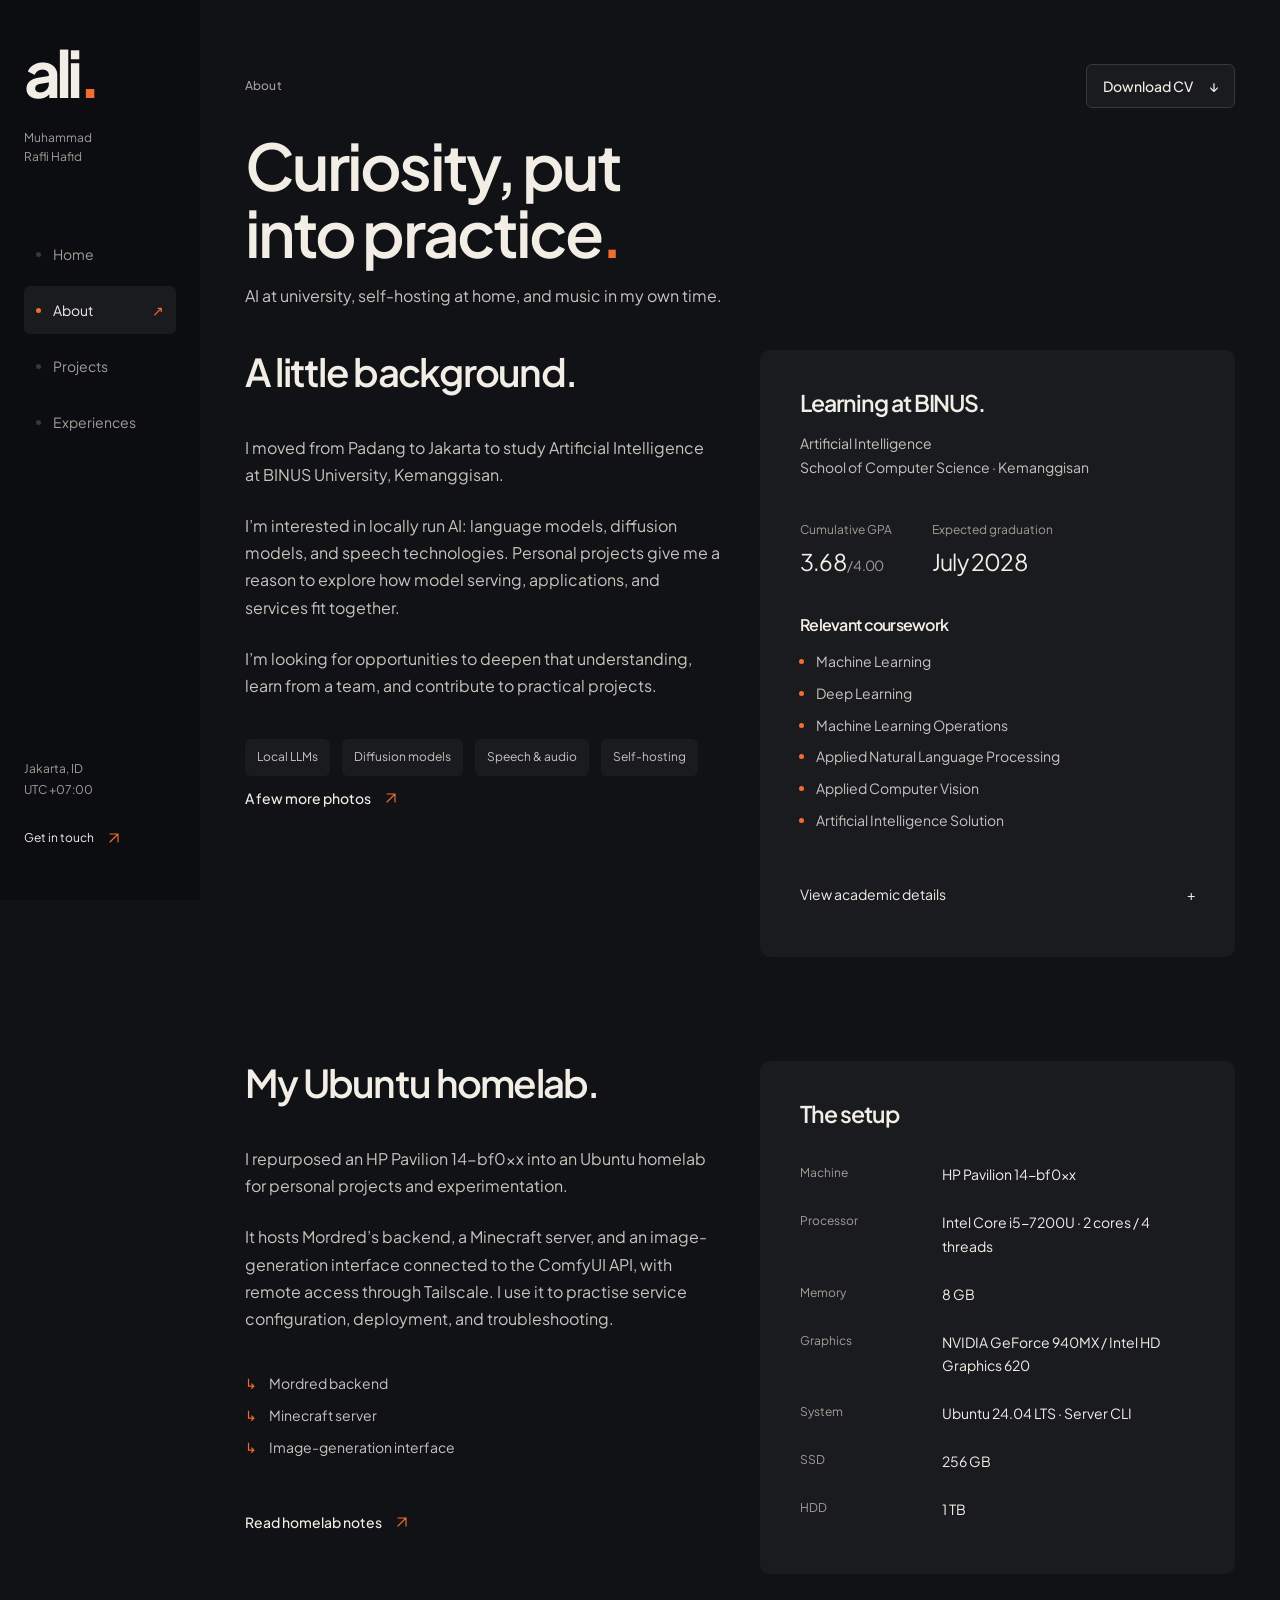
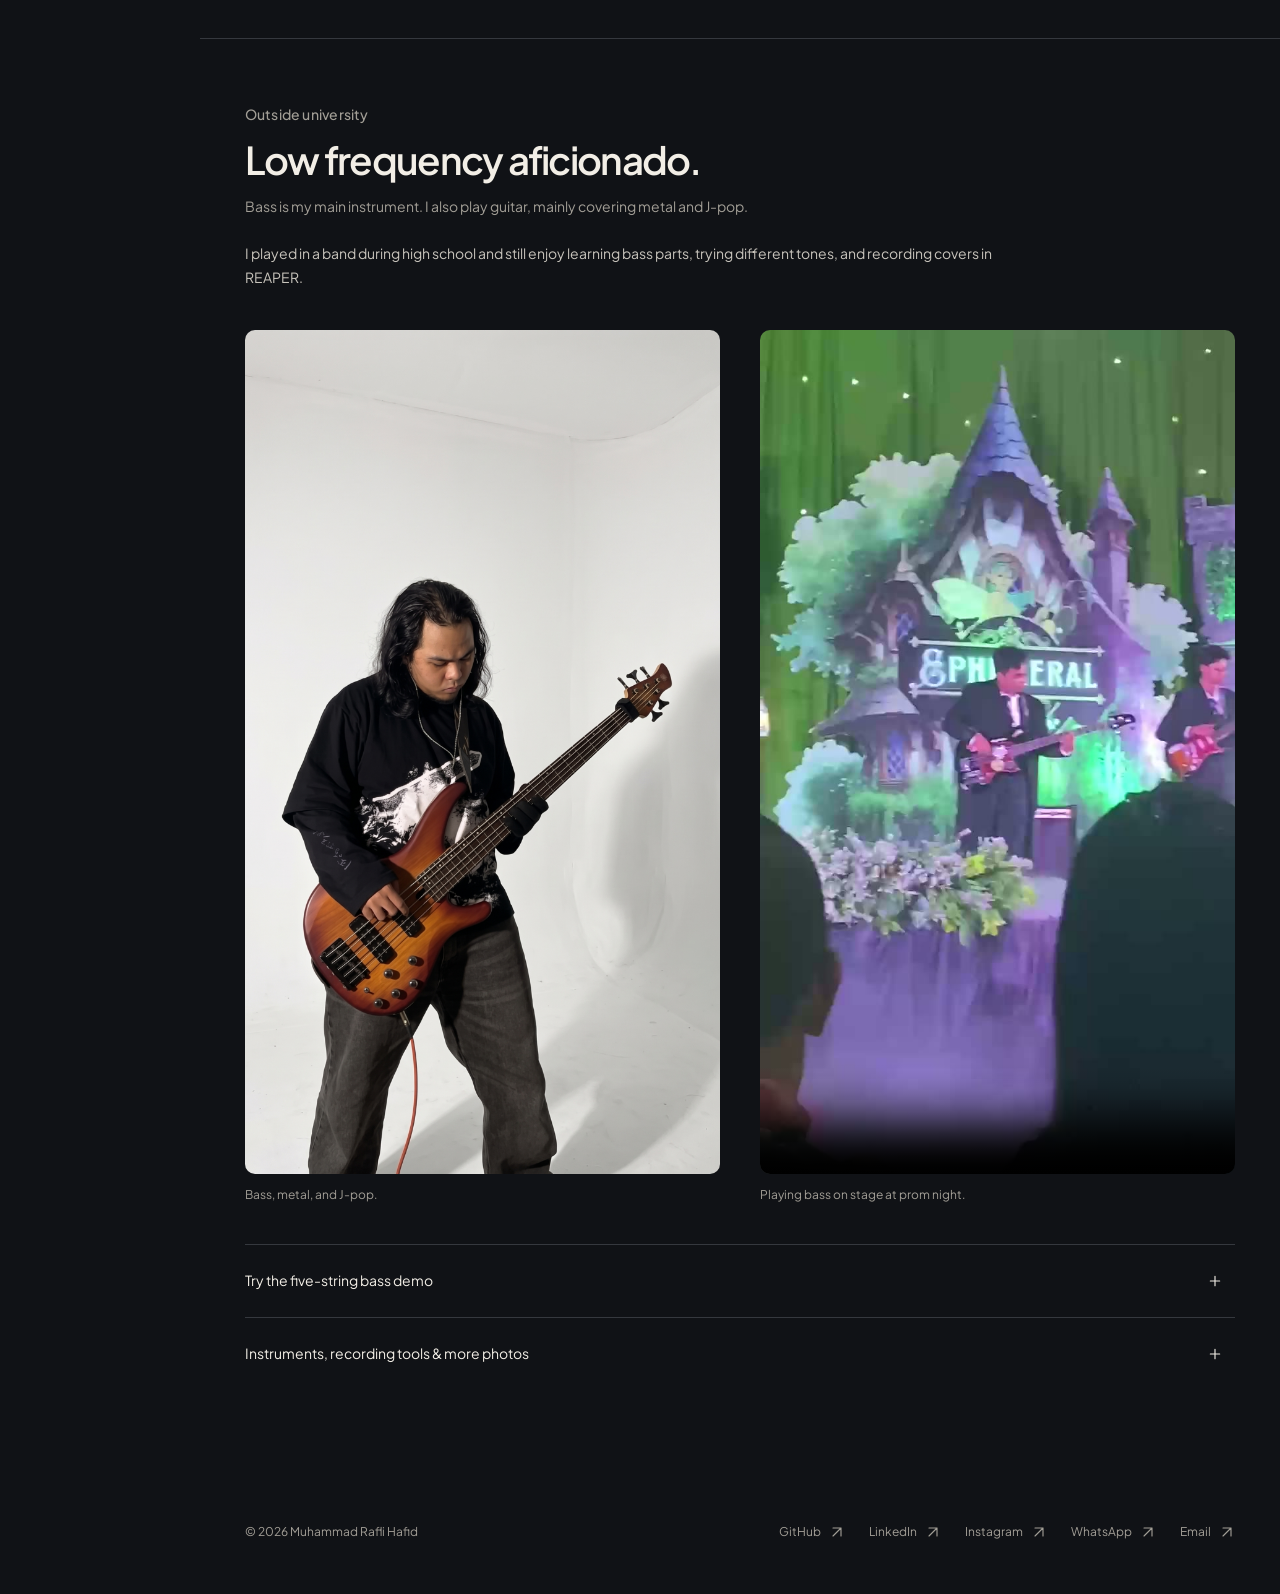
==== commit 7f94ba98: "Refine portfolio content, navigation, and media layouts" ====
--- a/about.html
+++ b/about.html
@@ -5,11 +5,7 @@
 <header class="mobile-header"><a class="mobile-brand" href="index.html">ali<span class="accent-dot">.</span></a><button class="menu-button" id="menu-toggle" type="button" aria-expanded="false" aria-controls="mobile-nav">Menu <span aria-hidden="true">+</span></button><nav id="mobile-nav" aria-label="Mobile navigation" hidden><a href="index.html" class="nav-link" ><span class="nav-mark" aria-hidden="true"></span>Home<span class="nav-arrow" aria-hidden="true">↗</span></a><a href="about.html" class="nav-link" aria-current=page><span class="nav-mark" aria-hidden="true"></span>About<span class="nav-arrow" aria-hidden="true">↗</span></a><a href="projects.html" class="nav-link" ><span class="nav-mark" aria-hidden="true"></span>Projects<span class="nav-arrow" aria-hidden="true">↗</span></a><a href="experiences.html" class="nav-link" ><span class="nav-mark" aria-hidden="true"></span>Experiences<span class="nav-arrow" aria-hidden="true">↗</span></a></nav></header>
 <aside class="site-rail"><a class="wordmark" href="index.html" aria-label="Ali, home">ali<span class="accent-dot">.</span></a><p class="rail-name">Muhammad<br>Rafli Hafid</p><nav aria-label="Main navigation"><a href="index.html" class="nav-link" ><span class="nav-mark" aria-hidden="true"></span>Home<span class="nav-arrow" aria-hidden="true">↗</span></a><a href="about.html" class="nav-link" aria-current=page><span class="nav-mark" aria-hidden="true"></span>About<span class="nav-arrow" aria-hidden="true">↗</span></a><a href="projects.html" class="nav-link" ><span class="nav-mark" aria-hidden="true"></span>Projects<span class="nav-arrow" aria-hidden="true">↗</span></a><a href="experiences.html" class="nav-link" ><span class="nav-mark" aria-hidden="true"></span>Experiences<span class="nav-arrow" aria-hidden="true">↗</span></a></nav><div class="rail-bottom"><p class="rail-location">Jakarta, ID<br><span>UTC +07:00</span></p><a class="rail-email" href="mailto:rafliali337@gmail.com">Get in touch <span aria-hidden="true" class="inline-icon"><svg class="ui-icon" viewBox="0 0 24 24" aria-hidden="true"><path d="M6 18 18 6M6 6h12v12"/></svg></span></a></div></aside>
 <div class="site-content"><main id="main">
-<section class="page-intro shell"><p class="eyebrow">About</p><h1>More than<br>the project list<span class="accent-dot">.</span></h1><p class="page-lead">AI is what I study. Music is a big part of who I am.</p></section>
-<section class="about-intro shell split"><div class="prose"><h2>A little background.</h2><p>I moved from Padang to Jakarta to study Artificial Intelligence at BINUS University, Kemanggisan.</p><p>I’m particularly interested in locally run AI models, including LLMs, diffusion models for image generation, and speech technologies such as text-to-speech. I enjoy trying tools, exploring how they fit together, and gradually understanding the systems behind them.</p><p>My projects give me practical reasons to learn. Some begin with something I want to use myself, while others come from coursework, research, or collaboration. I’m open to new experiences that help me develop my technical understanding and contribute to a team.</p><div class="interest-list"><span>Local LLMs</span><span>Diffusion models</span><span>Speech & audio</span><span>Self-hosting</span></div><button type="button" class="text-link" data-gallery="portraits">A few more photos <span aria-hidden="true" class="inline-icon"><svg class="ui-icon" viewBox="0 0 24 24" aria-hidden="true"><path d="M6 18 18 6M6 6h12v12"/></svg></span></button></div><div class="education"><h2>Learning at BINUS.</h2><p>Artificial Intelligence<br>School of Computer Science · Kemanggisan</p><dl class="education-facts"><div><dt>Cumulative GPA</dt><dd>3.68<span> / 4.00</span></dd></div><div><dt>Expected graduation</dt><dd>July 2028</dd></div></dl><h3>Relevant coursework</h3><ul class="course-list"><li>Machine Learning</li><li>Deep Learning</li><li>Machine Learning Operations</li><li>Applied Natural Language Processing</li><li>Applied Computer Vision</li><li>Artificial Intelligence Solution</li></ul><details class="academic-details"><summary>View academic details <span aria-hidden="true">+</span></summary><div><p>Grade: <strong>A in each selected course.</strong> Lecture and lab grades are A where both were shown.</p><p><strong>Languages</strong><br>Indonesian · Native<br>English · IELTS Simulation, overall 6.5<br><span class="muted">TIME Language Centre, Padang · August 2026</span></p></div></details></div></section>
-<section class="section shell music-section" id="music"><div class="split music-intro"><figure class="media portrait"><button class="image-open" type="button" data-image="bass-performance" data-index="0" aria-label="Enlarge Low frequency aficionado"><img src="assets/photos/GeminiGeneratedImage-playingbass-frontview-backgroundstudiowhite.jpg" alt="Bass, metal, and J-pop." width="1536" height="2728" loading="lazy"><span class="image-zoom" aria-hidden="true"><svg class="ui-icon" viewBox="0 0 24 24" aria-hidden="true"><path d="M6 18 18 6M6 6h12v12"/></svg></span></button><figcaption>Bass, metal, and J-pop.</figcaption></figure><div class="prose"><h2>Low frequency aficionado.</h2><p>Bass is my main instrument, although I also play guitar. I mainly cover metal and J-pop, and enjoy exploring the bass parts, tones, and arrangements within those songs.</p><p>I played in a band during high school and continue making covers. Recording, experimenting with effects, and working with EQ and mixing are part of the enjoyment—and part of what makes audio machine learning interesting to me.</p><div class="sound-desk"><div class="sound-header"><h3>Five strings. Give them a try.</h3><span class="meta">Synthesized notes</span></div><p class="small muted">Standard B–E–A–D–G tuning for this interactive demo.</p><div class="bass-strings" role="group" aria-label="Play synthesized bass notes"><button type="button" class="bass-string" data-note="G" data-hz="98" aria-label="Play synthesized G string"><span>G</span><i aria-hidden="true"></i><span class="note-hint" aria-hidden="true">Pluck</span></button><button type="button" class="bass-string" data-note="D" data-hz="73.416" aria-label="Play synthesized D string"><span>D</span><i aria-hidden="true"></i><span class="note-hint" aria-hidden="true">Pluck</span></button><button type="button" class="bass-string" data-note="A" data-hz="55" aria-label="Play synthesized A string"><span>A</span><i aria-hidden="true"></i><span class="note-hint" aria-hidden="true">Pluck</span></button><button type="button" class="bass-string" data-note="E" data-hz="41.203" aria-label="Play synthesized E string"><span>E</span><i aria-hidden="true"></i><span class="note-hint" aria-hidden="true">Pluck</span></button><button type="button" class="bass-string" data-note="B" data-hz="30.868" aria-label="Play synthesized B string"><span>B</span><i aria-hidden="true"></i><span class="note-hint" aria-hidden="true">Pluck</span></button></div><div class="volume-control"><label for="bass-volume">Volume</label><input id="bass-volume" type="range" min="0" max="100" value="35"><output for="bass-volume" id="volume-value">35%</output></div><p class="sound-feedback" role="status" aria-live="polite">Sound starts when you play.</p></div></div></div>
-<details class="music-album"><summary>Practice and performances <span aria-hidden="true" class="inline-icon"><svg class="ui-icon" viewBox="0 0 24 24" aria-hidden="true"><path d="M6 18 18 6M6 6h12v12"/></svg></span></summary><div class="media-gallery "><figure class="gallery-item"><button class="image-open" type="button" data-image="music-gallery" data-index="0" aria-label="Enlarge Another moment from practice."><img src="assets/photos/playingbass-sideview2.jpeg" alt="Another moment from practice." width="900" height="1600" loading="lazy"><span class="image-zoom" aria-hidden="true"><svg class="ui-icon" viewBox="0 0 24 24" aria-hidden="true"><path d="M6 18 18 6M6 6h12v12"/></svg></span></button><figcaption>Another moment from practice.</figcaption></figure><figure class="gallery-item"><button class="image-open" type="button" data-image="music-gallery" data-index="1" aria-label="Enlarge Playing guitar with a friend in the studio."><img src="assets/photos/alirafli-portrait-2personplayingdrumandguitar-aliplayingguitar-inastudio.jpeg" alt="Playing guitar with a friend in the studio." width="1278" height="1280" loading="lazy"><span class="image-zoom" aria-hidden="true"><svg class="ui-icon" viewBox="0 0 24 24" aria-hidden="true"><path d="M6 18 18 6M6 6h12v12"/></svg></span></button><figcaption>Playing guitar with a friend in the studio.</figcaption></figure><figure class="gallery-item"><video controls preload="metadata" playsinline poster="assets/photos/alirafli-video-playingbass-onstage-promnight-poster.jpg" aria-label="Playing bass on stage at prom night."><source src="assets/photos/alirafli-video-playingbass-onstage-promnight.mp4" type="video/mp4">Your browser does not support this video.</video><figcaption>Playing bass on stage at prom night.</figcaption></figure><figure class="gallery-item"><button class="image-open" type="button" data-image="music-gallery" data-index="3" aria-label="Enlarge Practising on bass."><img src="assets/photos/playingbass-sideview.jpeg" alt="Practising on bass." width="900" height="1600" loading="lazy"><span class="image-zoom" aria-hidden="true"><svg class="ui-icon" viewBox="0 0 24 24" aria-hidden="true"><path d="M6 18 18 6M6 6h12v12"/></svg></span></button><figcaption>Practising on bass.</figcaption></figure></div></details><div class="section-head gear-head"><div><h2>What I play through.</h2><p>My current instruments and recording tools.</p></div></div><div class="gear-layout"><figure class="media setup-photo"><button class="image-open" type="button" data-image="music-setup" data-index="0" aria-label="Enlarge My recording setup"><img src="assets/photos/pov-widephoto-playingbass-withpocketmaster-andDAWopen-onlaptop.jpeg" alt="Bass, Pocket Master, and REAPER at my desk." width="900" height="1600" loading="lazy"><span class="image-zoom" aria-hidden="true"><svg class="ui-icon" viewBox="0 0 24 24" aria-hidden="true"><path d="M6 18 18 6M6 6h12v12"/></svg></span></button><figcaption>Bass, Pocket Master, and REAPER at my desk.</figcaption></figure><div class="gear-list"><button class="gear-row" type="button" data-gear="yamaha-trbx505"><span><strong>Yamaha TRBX505</strong><small>Main instrument · five-string bass</small></span><span aria-hidden="true" class="inline-icon"><svg class="ui-icon" viewBox="0 0 24 24" aria-hidden="true"><path d="M6 18 18 6M6 6h12v12"/></svg></span></button><button class="gear-row" type="button" data-gear="cort-cr300"><span><strong>Cort CR300</strong><small>Guitar</small></span><span aria-hidden="true" class="inline-icon"><svg class="ui-icon" viewBox="0 0 24 24" aria-hidden="true"><path d="M6 18 18 6M6 6h12v12"/></svg></span></button><button class="gear-row" type="button" data-gear="behringer-umc22"><span><strong>Behringer UMC22</strong><small>Audio interface</small></span><span aria-hidden="true" class="inline-icon"><svg class="ui-icon" viewBox="0 0 24 24" aria-hidden="true"><path d="M6 18 18 6M6 6h12v12"/></svg></span></button><button class="gear-row" type="button" data-gear="sonicake-pocketmaster"><span><strong>Sonicake Pocket Master</strong><small>Effects processor</small></span><span aria-hidden="true" class="inline-icon"><svg class="ui-icon" viewBox="0 0 24 24" aria-hidden="true"><path d="M6 18 18 6M6 6h12v12"/></svg></span></button><button class="gear-row" type="button" data-gear="reaper-daw"><span><strong>REAPER x64</strong><small>DAW</small></span><span aria-hidden="true" class="inline-icon"><svg class="ui-icon" viewBox="0 0 24 24" aria-hidden="true"><path d="M6 18 18 6M6 6h12v12"/></svg></span></button></div></div></section>
-<section class="section shell homelab-section" id="homelab"><div class="split"><div class="prose"><h2>A second life<br>for an older laptop.</h2><p>I repurposed an HP Pavilion 14-bf0xx into an Ubuntu homelab for personal projects and experimentation.</p><p>It hosts Mordred’s backend, a Minecraft server, and an image-generation interface connected to the ComfyUI API, with remote access through Tailscale. It gives me a practical environment to learn about running services, deployment, and troubleshooting.</p><ul class="service-list"><li>Mordred backend</li><li>Minecraft server</li><li>Image-generation interface</li></ul><a class="text-link" href="projects.html?project=homelab" data-project="homelab">Read homelab notes <span aria-hidden="true" class="inline-icon"><svg class="ui-icon" viewBox="0 0 24 24" aria-hidden="true"><path d="M6 18 18 6M6 6h12v12"/></svg></span></a></div><div class="spec-sheet"><h3>The setup</h3><dl><div><dt>Machine</dt><dd>HP Pavilion 14-bf0xx</dd></div><div><dt>Processor</dt><dd>Intel Core i5-7200U · 2 cores / 4 threads</dd></div><div><dt>Memory</dt><dd>8 GB</dd></div><div><dt>Graphics</dt><dd>NVIDIA GeForce 940MX / Intel HD Graphics 620</dd></div><div><dt>System</dt><dd>Ubuntu 24.04 LTS · Server CLI</dd></div><div><dt>SSD</dt><dd>256 GB</dd></div><div><dt>HDD</dt><dd>1 TB</dd></div></dl></div></div></section>
+<section class="page-intro shell"><div class="page-kicker"><p class="eyebrow">About</p><details class="cv-download"><summary class="button">Download CV <span aria-hidden="true">↓</span></summary><div class="cv-options"><a href="output/pdf/Muhammad_Rafli_Hafid_CV_English.pdf" download>English PDF ↗</a><a href="output/pdf/Muhammad_Rafli_Hafid_CV_Indonesia.pdf" download>Indonesian PDF ↗</a></div></details></div><h1>Curiosity, put<br>into practice<span class="accent-dot">.</span></h1><p class="page-lead">AI at university, self-hosting at home, and music in my own time.</p></section><section class="about-intro shell split"><div class="prose"><h2>A little background.</h2><p>I moved from Padang to Jakarta to study Artificial Intelligence at BINUS University, Kemanggisan.</p><p>I’m interested in locally run AI: language models, diffusion models, and speech technologies. Personal projects give me a reason to explore how model serving, applications, and services fit together.</p><p>I’m looking for opportunities to deepen that understanding, learn from a team, and contribute to practical projects.</p><div class="interest-list"><span>Local LLMs</span><span>Diffusion models</span><span>Speech &amp; audio</span><span>Self-hosting</span></div><button type="button" class="text-link" data-gallery="portraits">A few more photos <span aria-hidden="true" class="inline-icon"><svg class="ui-icon" viewBox="0 0 24 24" aria-hidden="true"><path d="M6 18 18 6M6 6h12v12"/></svg></span></button></div><div class="education"><h2>Learning at BINUS.</h2><p>Artificial Intelligence<br>School of Computer Science · Kemanggisan</p><dl class="education-facts"><div><dt>Cumulative GPA</dt><dd>3.68<span> / 4.00</span></dd></div><div><dt>Expected graduation</dt><dd>July 2028</dd></div></dl><h3>Relevant coursework</h3><ul class="course-list"><li>Machine Learning</li><li>Deep Learning</li><li>Machine Learning Operations</li><li>Applied Natural Language Processing</li><li>Applied Computer Vision</li><li>Artificial Intelligence Solution</li></ul><details class="academic-details"><summary>View academic details <span aria-hidden="true">+</span></summary><div><p><strong>A in all six selected courses.</strong></p><p><strong>Languages</strong><br>Indonesian · Native<br>English · IELTS Simulation, overall 6.5<br><span class="muted">TIME Language Centre, Padang · August 2026</span></p></div></details></div></section><section class="section shell homelab-section" id="homelab"><div class="split"><div class="prose"><h2>My Ubuntu homelab.</h2><p>I repurposed an HP Pavilion 14-bf0xx into an Ubuntu homelab for personal projects and experimentation.</p><p>It hosts Mordred’s backend, a Minecraft server, and an image-generation interface connected to the ComfyUI API, with remote access through Tailscale. I use it to practise service configuration, deployment, and troubleshooting.</p><ul class="service-list"><li>Mordred backend</li><li>Minecraft server</li><li>Image-generation interface</li></ul><a class="text-link" href="projects.html?project=homelab" data-project="homelab">Read homelab notes <span aria-hidden="true" class="inline-icon"><svg class="ui-icon" viewBox="0 0 24 24" aria-hidden="true"><path d="M6 18 18 6M6 6h12v12"/></svg></span></a></div><div class="spec-sheet"><h3>The setup</h3><dl><div><dt>Machine</dt><dd>HP Pavilion 14-bf0xx</dd></div><div><dt>Processor</dt><dd>Intel Core i5-7200U · 2 cores / 4 threads</dd></div><div><dt>Memory</dt><dd>8 GB</dd></div><div><dt>Graphics</dt><dd>NVIDIA GeForce 940MX / Intel HD Graphics 620</dd></div><div><dt>System</dt><dd>Ubuntu 24.04 LTS · Server CLI</dd></div><div><dt>SSD</dt><dd>256 GB</dd></div><div><dt>HDD</dt><dd>1 TB</dd></div></dl></div></div></section><section class="section shell music-section" id="music"><div class="section-head"><div><p class="eyebrow">Outside university</p><h2>Low frequency aficionado.</h2><p>Bass is my main instrument. I also play guitar, mainly covering metal and J-pop.</p></div></div><p class="music-background">I played in a band during high school and still enjoy learning bass parts, trying different tones, and recording covers in REAPER.</p><div class="split music-intro"><figure class="media portrait"><img src="assets/photos/GeminiGeneratedImage-playingbass-frontview-backgroundstudiowhite.jpg" alt="Bass, metal, and J-pop." width="1536" height="2728" loading="lazy"><figcaption>Bass, metal, and J-pop.</figcaption></figure><figure class="performance-feature"><video controls controlslist="nofullscreen noremoteplayback" disablepictureinpicture disableremoteplayback preload="none" playsinline poster="assets/photos/alirafli-video-playingbass-onstage-promnight-poster.jpg" aria-label="Playing bass on stage at prom night."><source src="assets/photos/alirafli-video-playingbass-onstage-promnight.mp4" type="video/mp4">Your browser does not support this video.</video><figcaption>Playing bass on stage at prom night.</figcaption></figure></div><div class="music-extras"><details class="music-album sound-disclosure"><summary><span>Try the five-string bass demo</span><span class="disclosure-mark" aria-hidden="true"><svg class="ui-icon" viewBox="0 0 24 24" aria-hidden="true"><path d="M12 5v14M5 12h14"/></svg></span></summary><div class="sound-desk"><div class="sound-header"><h3>Five strings. Give them a try.</h3><span class="meta">Synthesized notes</span></div><p class="small muted">Standard B–E–A–D–G tuning for this interactive demo.</p><div class="bass-strings" role="group" aria-label="Play synthesized bass notes"><button type="button" class="bass-string" data-note="G" data-hz="98" aria-label="Play synthesized G string"><span>G</span><i aria-hidden="true"></i><span class="note-hint" aria-hidden="true">Pluck</span></button><button type="button" class="bass-string" data-note="D" data-hz="73.416" aria-label="Play synthesized D string"><span>D</span><i aria-hidden="true"></i><span class="note-hint" aria-hidden="true">Pluck</span></button><button type="button" class="bass-string" data-note="A" data-hz="55" aria-label="Play synthesized A string"><span>A</span><i aria-hidden="true"></i><span class="note-hint" aria-hidden="true">Pluck</span></button><button type="button" class="bass-string" data-note="E" data-hz="41.203" aria-label="Play synthesized E string"><span>E</span><i aria-hidden="true"></i><span class="note-hint" aria-hidden="true">Pluck</span></button><button type="button" class="bass-string" data-note="B" data-hz="30.868" aria-label="Play synthesized B string"><span>B</span><i aria-hidden="true"></i><span class="note-hint" aria-hidden="true">Pluck</span></button></div><div class="volume-control"><label for="bass-volume">Volume</label><input id="bass-volume" type="range" min="0" max="100" value="35"><output for="bass-volume" id="volume-value">35%</output></div><p class="sound-feedback" role="status" aria-live="polite">Sound starts when you play.</p></div></details><details class="music-album gear-disclosure"><summary><span>Instruments, recording tools &amp; more photos</span><span class="disclosure-mark" aria-hidden="true"><svg class="ui-icon" viewBox="0 0 24 24" aria-hidden="true"><path d="M12 5v14M5 12h14"/></svg></span></summary><div class="gear-head"><h3>What I play through.</h3><p class="small muted">My current instruments and recording tools.</p></div><div class="gear-layout"><figure class="media setup-photo"><button class="image-open" type="button" data-image="music-setup" data-index="0" aria-label="Enlarge My recording setup"><img src="assets/photos/pov-widephoto-playingbass-withpocketmaster-andDAWopen-onlaptop.jpeg" alt="Bass, Pocket Master, and REAPER at my desk." width="900" height="1600" loading="lazy"><span class="image-zoom" aria-hidden="true"><svg class="ui-icon" viewBox="0 0 24 24" aria-hidden="true"><path d="M6 18 18 6M6 6h12v12"/></svg></span></button><figcaption>Bass, Pocket Master, and REAPER at my desk.</figcaption></figure><div class="gear-list"><button class="gear-row" type="button" data-gear="yamaha-trbx505"><span><strong>Yamaha TRBX505</strong><small>Main instrument · five-string bass</small></span><span aria-hidden="true" class="inline-icon"><svg class="ui-icon" viewBox="0 0 24 24" aria-hidden="true"><path d="M6 18 18 6M6 6h12v12"/></svg></span></button><button class="gear-row" type="button" data-gear="cort-cr300"><span><strong>Cort CR300</strong><small>Guitar</small></span><span aria-hidden="true" class="inline-icon"><svg class="ui-icon" viewBox="0 0 24 24" aria-hidden="true"><path d="M6 18 18 6M6 6h12v12"/></svg></span></button><button class="gear-row" type="button" data-gear="behringer-umc22"><span><strong>Behringer UMC22</strong><small>Audio interface</small></span><span aria-hidden="true" class="inline-icon"><svg class="ui-icon" viewBox="0 0 24 24" aria-hidden="true"><path d="M6 18 18 6M6 6h12v12"/></svg></span></button><button class="gear-row" type="button" data-gear="sonicake-pocketmaster"><span><strong>Sonicake Pocket Master</strong><small>Effects processor</small></span><span aria-hidden="true" class="inline-icon"><svg class="ui-icon" viewBox="0 0 24 24" aria-hidden="true"><path d="M6 18 18 6M6 6h12v12"/></svg></span></button><button class="gear-row" type="button" data-gear="reaper-daw"><span><strong>REAPER x64</strong><small>DAW</small></span><span aria-hidden="true" class="inline-icon"><svg class="ui-icon" viewBox="0 0 24 24" aria-hidden="true"><path d="M6 18 18 6M6 6h12v12"/></svg></span></button></div></div><h3 class="practice-heading">From practice and the studio.</h3><div class="media-gallery "><figure class="gallery-item"><button class="image-open" type="button" data-image="music-gallery" data-index="0" aria-label="Enlarge Another moment from practice."><img src="assets/photos/playingbass-sideview2.jpeg" alt="Another moment from practice." width="900" height="1600" loading="lazy"><span class="image-zoom" aria-hidden="true"><svg class="ui-icon" viewBox="0 0 24 24" aria-hidden="true"><path d="M6 18 18 6M6 6h12v12"/></svg></span></button><figcaption>Another moment from practice.</figcaption></figure><figure class="gallery-item"><button class="image-open" type="button" data-image="music-gallery" data-index="1" aria-label="Enlarge Playing guitar with a friend in the studio."><img src="assets/photos/alirafli-portrait-2personplayingdrumandguitar-aliplayingguitar-inastudio.jpeg" alt="Playing guitar with a friend in the studio." width="1278" height="1280" loading="lazy"><span class="image-zoom" aria-hidden="true"><svg class="ui-icon" viewBox="0 0 24 24" aria-hidden="true"><path d="M6 18 18 6M6 6h12v12"/></svg></span></button><figcaption>Playing guitar with a friend in the studio.</figcaption></figure><figure class="gallery-item"><button class="image-open" type="button" data-image="music-gallery" data-index="3" aria-label="Enlarge Practising on bass."><img src="assets/photos/playingbass-sideview.jpeg" alt="Practising on bass." width="900" height="1600" loading="lazy"><span class="image-zoom" aria-hidden="true"><svg class="ui-icon" viewBox="0 0 24 24" aria-hidden="true"><path d="M6 18 18 6M6 6h12v12"/></svg></span></button><figcaption>Practising on bass.</figcaption></figure></div></details></div></section>
 </main><footer class="site-footer shell"><p>© 2026 Muhammad Rafli Hafid</p><div><a href="https://github.com/AliRafli69" target="_blank" rel="noopener noreferrer">GitHub <span aria-hidden="true" class="inline-icon"><svg class="ui-icon" viewBox="0 0 24 24" aria-hidden="true"><path d="M6 18 18 6M6 6h12v12"/></svg></span></a><a href="https://www.linkedin.com/in/muhammad-rafli-hafid-61b363326/" target="_blank" rel="noopener noreferrer">LinkedIn <span aria-hidden="true" class="inline-icon"><svg class="ui-icon" viewBox="0 0 24 24" aria-hidden="true"><path d="M6 18 18 6M6 6h12v12"/></svg></span></a><a href="https://www.instagram.com/ali.rofl_/" target="_blank" rel="noopener noreferrer">Instagram <span aria-hidden="true" class="inline-icon"><svg class="ui-icon" viewBox="0 0 24 24" aria-hidden="true"><path d="M6 18 18 6M6 6h12v12"/></svg></span></a><a href="https://wa.me/6282384518081" target="_blank" rel="noopener noreferrer">WhatsApp <span aria-hidden="true" class="inline-icon"><svg class="ui-icon" viewBox="0 0 24 24" aria-hidden="true"><path d="M6 18 18 6M6 6h12v12"/></svg></span></a><a href="mailto:rafliali337@gmail.com">Email <span aria-hidden="true" class="inline-icon"><svg class="ui-icon" viewBox="0 0 24 24" aria-hidden="true"><path d="M6 18 18 6M6 6h12v12"/></svg></span></a></div></footer></div>
 <dialog id="detail-dialog" aria-labelledby="detail-title"><div class="dialog-top"><span class="meta" id="dialog-label">Project notes</span><button class="close-button" type="button" id="detail-close" aria-label="Close details"><svg class="ui-icon" viewBox="0 0 24 24" aria-hidden="true"><path d="m6 6 12 12M18 6 6 18"/></svg></button></div><div id="detail-content"></div></dialog><div class="sr-only" id="global-status" role="status" aria-live="polite"></div>
 </body></html>
--- a/assets/studio.css
+++ b/assets/studio.css
@@ -358,3 +358,85 @@
  html { scroll-behavior: auto; }
  *, *::before, *::after { animation: none !important; transition: none !important; }
 }
+
+/* Local review revision: show the work sooner and keep personal extras optional. */
+.page-kicker { display: flex; align-items: center; justify-content: space-between; gap: var(--space-md); margin-block-end: var(--space-lg); }
+.page-kicker .eyebrow { margin: 0; }
+.page-kicker .cv-download summary { min-height: 44px; padding: var(--space-sm) var(--space-md); }
+.page-kicker .cv-options { inset-inline-start: auto; inset-inline-end: 0; }
+.page-intro { padding-block-end: var(--space-xl); }
+.page-intro .page-lead { margin-block-start: var(--space-md); }
+.project-toolbar { margin-block-end: var(--space-xl); gap: var(--space-sm); }
+.project-toolbar .results-count { margin: 0; }
+.project-tools { display: flex; flex-wrap: wrap; gap: var(--space-xs) var(--space-md); list-style: none; padding: 0; margin: var(--space-md) 0 0; font-size: var(--text-label); color: var(--color-muted); }
+.project-tools li { display: flex; align-items: center; gap: var(--space-xs); }
+.project-tools li::before { content: ''; width: 3px; height: 3px; border-radius: var(--radius-round); background: var(--color-accent); }
+.project-caption .project-role, .row-copy .project-role { font-size: var(--text-label); color: var(--color-ink-2); margin-block-start: var(--space-md); }
+.project-caption .project-outcome, .row-copy .project-outcome { margin-block-start: var(--space-sm); font-size: var(--text-small); color: var(--color-ink-2); }
+.project-role>span, .project-outcome>span { display: block; font-size: var(--text-label); color: var(--color-muted); margin-block-end: var(--space-2xs); }
+.home-work { gap: var(--space-2xl); }
+.home-work-pair .project-feature { display: grid; grid-template-columns: minmax(0,1fr); }
+.home-work-pair .project-caption, .home-work-pair .project-caption>div { display: contents; }
+.home-work-pair .project-image { aspect-ratio: 16/10; overflow: clip; margin-block-end: var(--space-lg); }
+.home-work-pair .project-image .media, .home-work-pair .project-image .preview-strip { height: 100%; }
+.home-work-pair .project-image .media>img { width: 100%; height: 100%; aspect-ratio: auto; }
+.home-work-pair .project-feature> .project-caption .meta { align-self: start; }
+.home-work-pair h3 { margin-block: var(--space-xs) var(--space-sm); }
+.home-work-pair .project-caption p { margin: 0; }
+.home-work-pair .project-caption .project-role { margin-block-start: var(--space-lg); }
+.home-work-pair .project-caption .project-outcome { margin-block-start: var(--space-md); }
+.home-work-pair .project-tools { margin-block: var(--space-md); }
+.home-work-pair .text-link { justify-self: start; align-self: end; }
+.homelab-section { padding-block: var(--space-2xl); }
+.music-section { padding-block-start: var(--space-2xl); border-block-start: 1px solid var(--color-rule); }
+.music-section .section-head { margin-block-end: var(--space-lg); }
+.music-section .section-head .eyebrow { margin-block: 0 var(--space-sm); }
+.music-background { max-width: 75ch; font-size: var(--text-small); color: var(--color-ink-2); margin-block-end: var(--space-xl); }
+.music-section .music-intro { align-items: start; }
+.music-section .music-intro>.media { width: 100%; max-width: none; }
+.music-section .music-intro>.media img, .performance-feature video { display: block; width: 100%; height: auto; max-height: none; aspect-ratio: 1536/2728; object-fit: cover; border-radius: var(--radius-media); }
+.music-section .music-intro>.media img { object-position: center; }
+.performance-feature { margin: 0; min-width: 0; }
+.performance-feature video { object-position: center; background: var(--color-panel); }
+.performance-feature video::-webkit-media-controls-fullscreen-button { display: none; }
+.performance-feature figcaption { color: var(--color-muted); font-size: var(--text-label); padding-block-start: var(--space-sm); line-height: 1.5; }
+.music-extras { margin-block-start: var(--space-xl); }
+.music-extras>.music-album { margin: 0; border-block-start: 1px solid var(--color-rule); }
+.music-extras>.music-album>summary { justify-content: space-between; width: 100%; gap: var(--space-md); padding-block: var(--space-md); line-height: 1.5; }
+.music-extras>.music-album>summary .disclosure-mark { background: none; }
+.music-extras>.music-album[open]>summary .disclosure-mark { color: var(--color-accent); transform: rotate(45deg); }
+.sound-disclosure .sound-desk { max-width: 680px; margin-block: var(--space-sm) var(--space-xl); }
+.gear-disclosure .gear-head { margin-block: var(--space-lg); }
+.gear-disclosure .setup-photo img { max-height: 360px; object-position: center; }
+.practice-heading { margin-block-start: var(--space-xl); }
+.coursework-archive { border-block: 1px solid var(--color-rule); margin-block-start: var(--space-xl); }
+.coursework-archive>summary { display: flex; align-items: center; justify-content: space-between; gap: var(--space-md); list-style: none; padding-block: var(--space-lg); }
+.coursework-archive>summary::-webkit-details-marker { display: none; }
+.coursework-archive>summary strong { display: block; font-size: var(--text-subheading); font-weight: 500; }
+.coursework-archive>summary small { display: block; font-size: var(--text-small); color: var(--color-muted); margin-block-start: var(--space-xs); }
+.coursework-archive[open]>summary .disclosure-mark { color: var(--color-accent); transform: rotate(45deg); }
+.coursework-archive .compact-project { margin-block: var(--space-sm) var(--space-lg); }
+.experience-summary, .experience-detail[open] .experience-summary { display: block; margin-block-start: var(--space-sm); font-size: var(--text-small); font-weight: 400; color: var(--color-ink-2); line-height: 1.7; letter-spacing: normal; }
+.experience-highlights { list-style: none; margin: var(--space-lg) 0 0; padding: 0 0 0 var(--space-md); border-inline-start: 1px solid var(--color-rule-strong); display: grid; gap: var(--space-lg); }
+.experience-highlights h3 { font-size: var(--text-body); letter-spacing: -.025em; margin-block-end: var(--space-xs); }
+.experience-highlights li>p:last-child { font-size: var(--text-small); color: var(--color-ink-2); margin-block-start: var(--space-xs); }
+@media(max-width:47.99rem) {
+ .page-intro { padding-block-start: var(--space-lg); }
+ .page-intro h1 { font-size: clamp(2rem, 8.5vw, 3rem); }
+ .page-kicker { margin-block-end: var(--space-md); }
+ .page-lead { font-size: var(--text-small); }
+ .project-toolbar { align-items: flex-start; }
+ .filter { padding-inline: var(--space-sm); }
+ .project-toolbar .results-count { font-size: var(--text-label); align-self: center; }
+ .music-section .music-intro>.media { width: 100%; max-width: none; }
+ .hero-copy .actions { margin-block-start: var(--space-lg); }
+}
+@media(min-width:64rem) {
+ .music-intro { grid-template-columns: minmax(0,1fr) minmax(0,1fr); }
+ .project-caption .project-outcome { max-width: 52ch; }
+}
+@media(min-width:48rem) {
+ .home-work-pair { grid-template-rows: repeat(8,auto); row-gap: 0; }
+ .home-work-pair .project-feature { grid-row: span 8; grid-template-rows: subgrid; row-gap: 0; }
+ .music-intro { grid-template-columns: repeat(2,minmax(0,1fr)); }
+}
